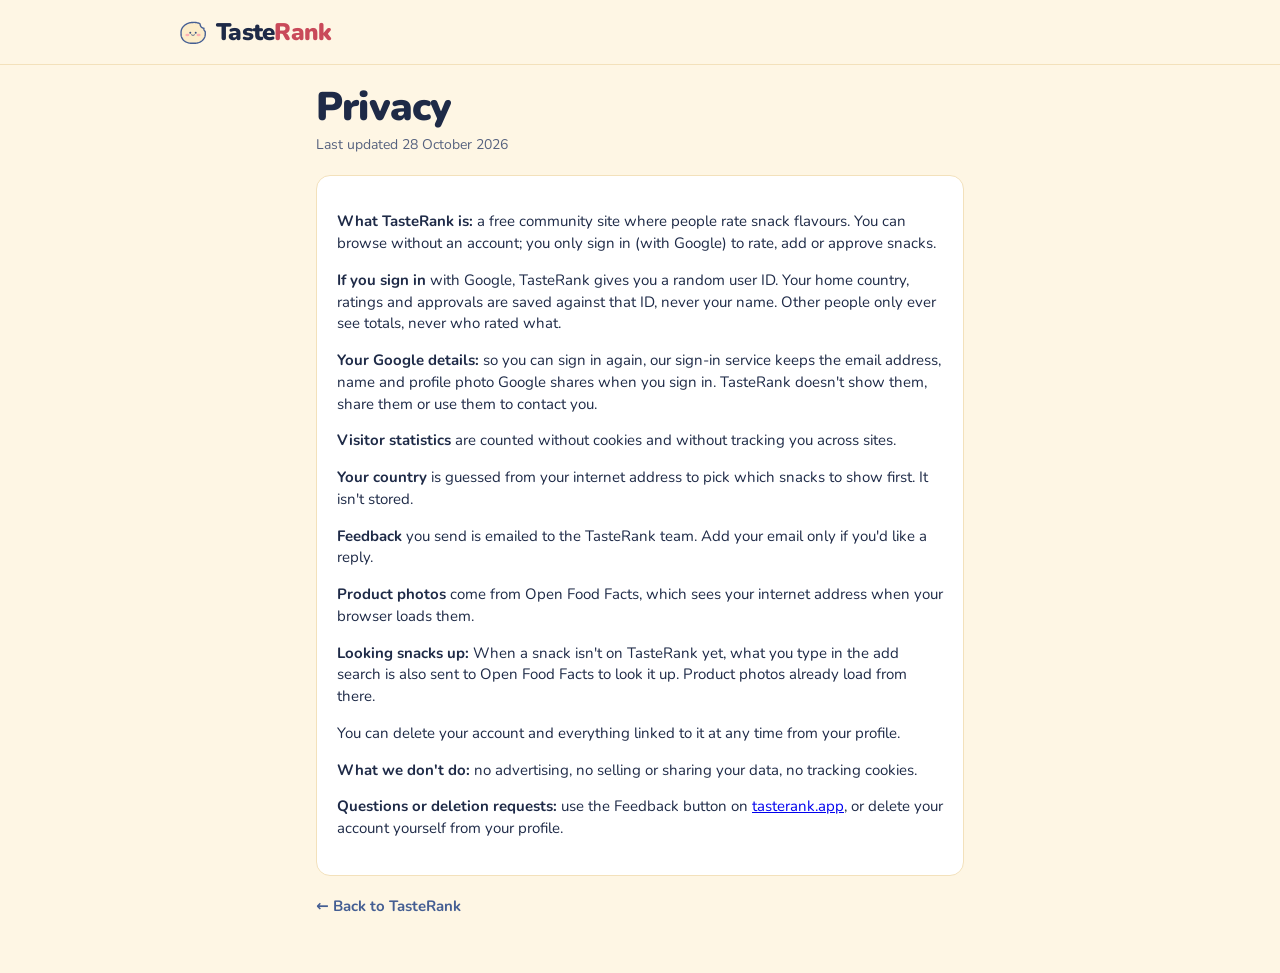
==== privacy.html @ 3251619c "Adding a snack: search, then "Check it" (with Open Food Facts) Adding now works backwards from the p" ====
<!doctype html>
<html lang="en">
<head>
<meta charset="utf-8">
<meta name="viewport" content="width=device-width, initial-scale=1">
<title>Privacy · TasteRank</title>
<meta name="description" content="What TasteRank stores about you, who else is involved, and how to delete it.">
<meta name="theme-color" content="#FEF6E4" id="theme-color">
<script>/* Light unless the visitor picked dark in settings (gear icon, top right) */
try{if(JSON.parse(localStorage.getItem('tasterank-theme'))==='dark')document.documentElement.dataset.theme='dark'}catch(e){}</script>
<link rel="icon" href="assets/favicon.svg" type="image/svg+xml">
<link rel="icon" href="assets/favicon.ico" sizes="48x48">
<link rel="apple-touch-icon" href="assets/apple-touch-icon.png">
<link rel="manifest" href="assets/site.webmanifest">
<link rel="preconnect" href="https://fonts.googleapis.com">
<link rel="preconnect" href="https://fonts.gstatic.com" crossorigin>
<link href="https://fonts.googleapis.com/css2?family=Nunito:wght@400;600;700;800;900&display=swap" rel="stylesheet">
<link rel="stylesheet" href="app.css">
</head>
<body>
<header class="bar">
  <div class="bar-in">
    <a class="logo" href="./" aria-label="TasteRank home" style="text-decoration:none"><svg viewBox="0 0 100 100" aria-hidden="true"><path class="crisp-outline" d="M86.1 48.8 L86.1 50.9 L86.0 53.0 L86.1 55.1 L86.1 57.2 L85.9 59.2 L85.6 61.1 L85.1 63.0 L84.5 64.8 L83.8 66.6 L82.9 68.2 L81.9 69.8 L80.8 71.4 L79.5 72.8 L78.2 74.2 L76.8 75.5 L75.2 76.7 L73.6 77.8 L71.9 78.8 L70.1 79.7 L68.2 80.5 L66.3 81.2 L64.3 81.8 L62.3 82.3 L60.2 82.7 L58.1 83.0 L55.9 83.2 L53.7 83.2 L51.5 83.1 L49.3 83.1 L47.0 83.2 L44.8 83.2 L42.7 83.1 L40.6 82.8 L38.5 82.5 L36.5 82.0 L34.5 81.5 L32.6 80.8 L30.8 80.0 L29.0 79.1 L27.4 78.2 L25.8 77.1 L24.2 76.0 L22.8 74.8 L21.5 73.5 L20.3 72.1 L19.2 70.6 L18.2 69.1 L17.3 67.5 L16.6 65.8 L16.0 64.1 L15.5 62.3 L15.1 60.5 L14.9 58.6 L14.8 56.7 L14.9 54.7 L14.9 52.7 L14.8 50.7 L15.0 48.7 L15.2 46.8 L15.6 45.0 L16.1 43.2 L16.8 41.4 L17.6 39.7 L18.5 38.1 L19.6 36.5 L20.7 35.0 L21.9 33.5 L23.3 32.1 L24.7 30.8 L26.3 29.6 L27.9 28.4 L29.6 27.4 L31.4 26.4 L33.2 25.5 L35.2 24.7 L37.1 24.0 L39.2 23.4 L41.3 22.9 L43.4 22.5 L45.6 22.2 L47.8 22.1 L50.0 22.0 L52.2 21.8 L54.5 21.8 L56.6 21.9 L58.8 22.1 L60.9 22.5 L63.0 23.0 L65.0 23.5 L67.0 24.2 L68.9 25.0 L70.7 25.9 L71.0 26.4 L71.0 26.7 L71.0 27.0 L71.0 27.3 L71.0 27.6 L71.0 27.9 L71.1 28.3 L71.1 28.6 L71.1 28.9 L71.2 29.2 L71.3 29.5 L71.3 29.8 L71.4 30.1 L71.5 30.4 L71.6 30.7 L71.7 31.0 L71.8 31.3 L71.9 31.6 L72.0 31.9 L72.2 32.2 L72.3 32.4 L72.5 32.7 L72.6 33.0 L72.8 33.3 L72.9 33.5 L73.1 33.8 L73.3 34.1 L73.5 34.3 L73.7 34.6 L73.9 34.8 L74.1 35.0 L74.3 35.3 L74.5 35.5 L74.7 35.7 L75.0 35.9 L75.2 36.1 L75.4 36.3 L75.7 36.5 L75.9 36.7 L76.2 36.9 L76.5 37.1 L76.7 37.2 L77.0 37.4 L77.3 37.5 L77.6 37.7 L77.8 37.8 L78.1 38.0 L78.4 38.1 L78.7 38.2 L79.0 38.3 L79.3 38.4 L79.6 38.5 L79.9 38.6 L80.2 38.7 L80.5 38.7 L80.8 38.8 L81.1 38.9 L81.4 38.9 L81.7 38.9 L82.1 39.0 L82.2 39.1 L82.2 39.3 L82.1 39.5 L82.1 39.7 L82.1 40.0 L82.0 40.2 L82.0 40.5 L82.0 40.7 L82.0 40.9 L82.0 41.2 L82.0 41.4 L82.0 41.6 L82.0 41.9 L82.1 42.1 L82.1 42.3 L82.1 42.6 L82.2 42.8 L82.2 43.0 L82.3 43.3 L82.3 43.5 L82.4 43.7 L82.5 43.9 L82.6 44.2 L82.7 44.4 L82.7 44.6 L82.8 44.8 L82.9 45.0 L83.1 45.2 L83.2 45.4 L83.3 45.6 L83.4 45.8 L83.5 46.0 L83.7 46.2 L83.8 46.4 L84.0 46.6 L84.1 46.8 L84.3 47.0 L84.4 47.1 L84.6 47.3 L84.7 47.5 L84.9 47.6 L85.1 47.8 L85.3 47.9 L85.5 48.1 L85.6 48.2 L85.8 48.4 L86.0 48.5 Z" fill="#FCECC9" stroke-linejoin="round"/><ellipse cx="33.5" cy="59" rx="6" ry="3.5" fill="#FCB0B3"/><ellipse cx="66.5" cy="59" rx="6" ry="3.5" fill="#FCB0B3"/><circle cx="42" cy="52" r="2.9" fill="#3A5080"/><circle cx="58" cy="52" r="2.9" fill="#3A5080"/><path d="M45.5 58.5 Q50 62.5 54.5 58.5" stroke="#3A5080" stroke-width="2.4" stroke-linecap="round" fill="none"/></svg><span>Taste<b>Rank</b></span></a>
  </div>
</header>
<main style="max-width:680px">
  <h1>Privacy</h1>
  <p class="sub">Last updated 28 October 2026</p>
  <div class="card" style="padding:20px">
    <div class="prose">
      <p><b>What TasteRank is:</b> a free community site where people rate snack flavours. You can browse without an account; you only sign in (with Google) to rate, add or approve snacks.</p>
      <p><b>If you sign in</b> with Google, TasteRank gives you a random user ID. Your home country, ratings and approvals are saved against that ID, never your name. Other people only ever see totals, never who rated what.</p>
      <p><b>Your Google details:</b> so you can sign in again, our sign-in service keeps the email address, name and profile photo Google shares when you sign in. TasteRank doesn't show them, share them or use them to contact you.</p>
      <p><b>Visitor statistics</b> are counted without cookies and without tracking you across sites.</p>
      <p><b>Your country</b> is guessed from your internet address to pick which snacks to show first. It isn't stored.</p>
      <p><b>Feedback</b> you send is emailed to the TasteRank team. Add your email only if you'd like a reply.</p>
      <p><b>Product photos</b> come from Open Food Facts, which sees your internet address when your browser loads them.</p>
      <p><b>Looking snacks up:</b> When a snack isn't on TasteRank yet, what you type in the add search is also sent to Open Food Facts to look it up. Product photos already load from there.</p>
      <p>You can delete your account and everything linked to it at any time from your profile.</p>
      <p><b>What we don't do:</b> no advertising, no selling or sharing your data, no tracking cookies.</p>
      <p><b>Questions or deletion requests:</b> use the Feedback button on <a href="./">tasterank.app</a>, or delete your account yourself from your profile.</p>
    </div>
  </div>
  <p style="margin-top:20px"><a class="link" href="./">← Back to TasteRank</a></p>
</main>
</body>
</html>
---- app.css ----
/* TasteRank styles. Loaded by index.html. */
/* Colour tokens: Fiesta Fun (light, the default) and warm cocoa (dark, chosen in the settings panel under the gear icon). Every colour in this file comes from here. See design/DESIGN.md section 6. */
:root{
  color-scheme:light;
  --bg:#FEF6E4; --surface:#FFFFFF; --ink:#1E2A47; --muted:#56627F; --line:#F3E1BB;
  --primary:#445E93; --on-primary:#FFFFFF; --winner:#C94A5A; --on-winner:#FFFFFF; --accent-text:#C94A5A;
  --soft:#FDE3E3; --hint:#EEF4FA; --bar:#7EB2DD; --bar-strong:#445E93; --tile:#FFFFFF; --pending:#7EB2DD;
  --danger:#B3261E; --google:#4285F4; --ok:#2F7D4F;
  --crisp-line:#445E93; --crisp-w:4;
  --scrim:rgba(20,16,12,.48); --shadow-c:rgba(30,42,71,.08);
  --radius:14px; --shadow:0 1px 2px var(--shadow-c),0 6px 20px var(--shadow-c);
  --font:Nunito,system-ui,-apple-system,"Segoe UI",sans-serif;
}
html[data-theme="dark"]{
  color-scheme:dark;
  --bg:#1C1416; --surface:#2A1F22; --ink:#FCECC9; --muted:#CDBBA8; --line:#3D2E31;
  --primary:#7EB2DD; --on-primary:#21171A; --winner:#FCB0B3; --on-winner:#21171A; --accent-text:#FCB0B3;
  --soft:#3D2A30; --hint:#24303F; --bar:#445E93; --bar-strong:#7EB2DD; --tile:#F6EEDF; --pending:#7EB2DD;
  --danger:#F28B82; --google:#8AB4F8; --ok:#8FD3A8;
  --crisp-line:#CFA46B; --crisp-w:3.2;
  --scrim:rgba(10,5,6,.62); --shadow-c:rgba(0,0,0,.35);
}
*{box-sizing:border-box}
html,body{margin:0}
body{font-family:var(--font);background:var(--bg);color:var(--ink);-webkit-font-smoothing:antialiased;line-height:1.45;font-size:15px}
button,input,select,textarea{font:inherit;color:inherit}
button{cursor:pointer}
button:disabled{cursor:default;opacity:.6}
:focus-visible{outline:3px solid var(--primary);outline-offset:2px}
[hidden]{display:none!important}

/* Header */
.demo{background:var(--ink);color:var(--bg);text-align:center;font-size:13px;font-weight:700;padding:7px 16px}
.bar{position:sticky;top:0;z-index:20;background:var(--bg);background:color-mix(in srgb,var(--bg) 92%,transparent);backdrop-filter:blur(8px);border-bottom:1px solid var(--line)}
.bar-in{position:relative;max-width:960px;margin:0 auto;padding:10px 16px;display:flex;align-items:center;gap:8px}
.logo{display:flex;align-items:center;gap:6px;min-height:44px;font-weight:900;font-size:21px;letter-spacing:-.03em;background:none;border:0;padding:0;margin-right:auto;color:var(--ink);border-radius:8px}
.logo b{color:var(--accent-text);font-weight:900}
.logo svg{width:30px;height:30px;flex:none}
.crisp-outline{stroke:var(--crisp-line);stroke-width:var(--crisp-w)}
.btn{border:1px solid var(--line);background:var(--surface);color:var(--ink);border-radius:999px;padding:9px 16px;min-height:44px;font-weight:700;font-size:15px;transition:background .15s,border-color .15s,filter .15s;display:inline-flex;align-items:center;justify-content:center;gap:8px}
.btn:hover{border-color:var(--primary)}
.bar .btn{padding:8px 14px;font-size:14px;white-space:nowrap}
.bar .icon-btn{width:44px;padding:0;flex:none;color:var(--muted)}
.bar .me{min-width:44px;padding:0 12px}
.bar .icon-btn:hover,.bar .icon-btn[aria-expanded="true"]{color:var(--ink)}
.icon-btn svg{width:22px;height:22px}
.pop{position:absolute;top:calc(100% + 6px);right:16px;z-index:40;width:240px;background:var(--surface);color:var(--ink);border:1px solid var(--line);border-radius:14px;box-shadow:var(--shadow);padding:14px}
.pop-label{font-size:12px;font-weight:900;letter-spacing:.06em;text-transform:uppercase;color:var(--muted);margin:0 0 8px}
.seg{display:grid;grid-template-columns:1fr 1fr;gap:4px;background:var(--bg);border:1px solid var(--line);border-radius:999px;padding:4px}
.seg button{border:0;background:none;color:var(--ink);border-radius:999px;min-height:40px;font-weight:700;font-size:14px}
.seg button[aria-pressed="true"]{background:var(--primary);color:var(--on-primary)}
.pop-list{display:grid;margin-top:10px;border-top:1px solid var(--line)}
.pop-list button{background:none;border:0;border-bottom:1px solid var(--line);text-align:left;padding:11px 2px;min-height:44px;font-weight:800;font-size:14.5px;color:var(--ink)}
.pop-list button:last-child{border-bottom:0}
.pop-list button:hover{color:var(--primary)}
.btn-primary{background:var(--primary);border-color:var(--primary);color:var(--on-primary)}
.btn-primary:hover{filter:brightness(.92)}
.btn-block{width:100%;padding:13px 16px}
.btn-danger{color:var(--danger)}
.link{background:none;border:0;padding:0;color:var(--primary);font-weight:700;text-decoration:none;cursor:pointer}

/* Layout */
main{max-width:960px;margin:0 auto;padding:12px 16px 40px}
h1{font-size:clamp(23px,4.4vw,40px);font-weight:900;line-height:1.1;letter-spacing:-.02em;margin:8px 0 6px}
h2{font-size:12px;font-weight:900;letter-spacing:.06em;text-transform:uppercase;color:var(--muted);margin:32px 0 10px}
.sub{color:var(--muted);font-size:14px;margin:0 0 20px}
.card{background:var(--surface);border:1px solid var(--line);border-radius:var(--radius)}
/* bottom padding keeps the + from ever covering the last row */
.foot{max-width:960px;margin:0 auto;padding:0 16px 88px;color:var(--muted);font-size:13px;text-align:center}
.foot a{color:inherit}

/* Home */
.bubble-row{display:grid;grid-template-columns:44px minmax(0,1fr);gap:10px;align-items:start;margin:4px 0 14px;max-width:560px}
.bubble-row svg{width:44px;height:44px}
.bubble{position:relative;margin:0;background:var(--surface);border:1px solid var(--line);border-radius:14px;padding:9px 12px;font-size:14px;font-weight:700}
.bubble::before{content:"";position:absolute;left:-7px;top:13px;width:12px;height:12px;background:var(--surface);border-left:1px solid var(--line);border-bottom:1px solid var(--line);transform:rotate(45deg)}
.lab{font-size:12px;font-weight:900;letter-spacing:.06em;text-transform:uppercase;color:var(--muted)}
.country-pick{max-width:340px}
.country-pick select{font-size:16px;padding:9px 12px;min-height:44px;border:1px solid var(--line);border-radius:10px;background:var(--surface);font-weight:700}
.chips{display:flex;gap:8px;overflow-x:auto;padding:6px 0;margin:2px 0 8px;scrollbar-width:none;-webkit-mask-image:linear-gradient(90deg,#000 88%,transparent);mask-image:linear-gradient(90deg,#000 88%,transparent)}
.chips::-webkit-scrollbar{display:none}
.chip{position:relative;white-space:nowrap;border:1px solid var(--line);background:var(--surface);color:var(--ink);border-radius:999px;padding:7px 14px;min-height:36px;font-size:13px;font-weight:700}
.chip::after{content:"";position:absolute;left:0;right:0;top:-4px;bottom:-4px} /* 44 px tap area */
.chip.on{background:var(--primary);color:var(--on-primary);border-color:var(--primary)}
.cards{display:grid;gap:10px}
.rcard{display:grid;grid-template-columns:auto minmax(0,1fr);gap:12px;align-items:center;width:100%;text-align:left;background:var(--surface);color:var(--ink);border:1px solid var(--line);border-radius:var(--radius);padding:12px;transition:transform .12s,box-shadow .12s}
.rcard:hover{transform:translateY(-1px);box-shadow:var(--shadow)}
.stack{display:flex}
.stack .thumb{margin-left:-16px;box-shadow:0 0 0 2px var(--surface)}
.stack .thumb:first-child{margin-left:0}
.rinfo{display:grid;gap:2px;min-width:0}
.rk-title{font-weight:900;font-size:16px;line-height:1.2}
.nowin{font-size:13px;color:var(--muted);margin-top:3px}
.nowin b{color:var(--ink)}
.top1{display:flex;align-items:center;gap:6px;margin-top:4px;font-size:13.5px;font-weight:800;min-width:0}
.top1 .fl{white-space:nowrap;overflow:hidden;text-overflow:ellipsis}
.top1 .score{margin-left:auto;flex:none;font-variant-numeric:tabular-nums}
.badge{flex:none;background:var(--winner);color:var(--on-winner);font-weight:900;font-size:12px;border-radius:6px;padding:2px 6px;letter-spacing:.02em}
.thumb{width:52px;height:52px;border-radius:12px;background:var(--tile);border:1px solid var(--line);display:grid;place-items:center;font-size:27px;flex:none;overflow:hidden}
.thumb img{width:100%;height:100%;object-fit:contain;background:var(--tile)}
.thumb.sm{width:40px;height:40px;font-size:21px;border-radius:10px}
.thumb.big{width:72px;height:72px;font-size:40px;border-radius:16px}
.meta{color:var(--muted);font-size:13px}
.empty{padding:28px;text-align:center;color:var(--muted)}

/* Ranking and brand view */
.crumb{background:none;border:0;padding:8px 0;min-height:44px;font-size:14px;font-weight:800;color:var(--accent-text);text-align:left}
.crumb span{color:var(--muted);font-weight:700}
.page-title{font-size:clamp(23px,4.4vw,32px);margin:2px 0 4px}
.vch{align-items:center;margin-top:8px}
.vlab{font-size:12px;font-weight:900;letter-spacing:.06em;text-transform:uppercase;color:var(--muted);margin-right:2px}
.winner{background:var(--winner);color:var(--on-winner);border-radius:16px;padding:14px 16px;display:grid;gap:3px;margin:12px 0}
.winner .lbl{font-size:12px;font-weight:900;letter-spacing:.08em;text-transform:uppercase}
.winner .row{display:flex;align-items:center;gap:10px}
.winner .nm{font-size:23px;font-weight:900;line-height:1.15;flex:1;min-width:0}
.winner .face{font-size:32px;line-height:1}
.winner .num{font-size:23px;font-weight:900;font-variant-numeric:tabular-nums}
.winner .cnt{font-size:13px;font-weight:700}
.early{background:var(--soft);border-radius:12px;padding:12px 14px;font-size:14px;margin:12px 0}
.early b{display:block;font-size:15px}
.alert{background:var(--soft);border-radius:12px;padding:12px 14px;font-size:14px;margin:12px 0;display:grid;gap:4px}
.alert b{font-size:15px}
.list{display:grid;background:var(--surface);border:1px solid var(--line);border-radius:var(--radius);overflow:hidden}
.ir{display:grid;grid-template-columns:24px auto minmax(0,1fr) auto;gap:10px;align-items:center;width:100%;text-align:left;background:none;color:var(--ink);border:0;border-top:1px solid var(--line);padding:10px 12px;min-height:60px}
.ir:first-child{border-top:0}
.ir:hover{background:var(--bg)}
.ir .rk{font-weight:900;color:var(--muted);text-align:center;font-variant-numeric:tabular-nums;font-size:15px}
.ir .in{display:grid;min-width:0}
.ir .bn{font-weight:900;font-size:15px;line-height:1.2}
.ir .pk{font-size:12.5px;color:var(--muted);line-height:1.3;white-space:nowrap;overflow:hidden;text-overflow:ellipsis}
.ir .mine,.pend .mine{font-size:12px;font-weight:900;color:var(--accent-text)}
.ir .sc{text-align:right;font-variant-numeric:tabular-nums;font-size:14px;font-weight:900;line-height:1.2}
.ir .sc small{display:block;color:var(--muted);font-weight:700;font-size:11.5px}
.ir .nr{color:var(--muted);font-size:13px}
.track{display:block;height:6px;border-radius:999px;background:var(--bg);margin-top:6px;overflow:hidden}
.fill{display:block;height:100%;border-radius:999px;background:var(--bar)}
.top3 .fill{background:var(--bar-strong)}
.unranked .fill{background:var(--pending)}
.pend-list{display:grid;gap:10px}
.pend{display:grid;grid-template-columns:auto minmax(0,1fr) auto;gap:10px;align-items:center;background:var(--surface);border:1.5px dashed var(--line);border-radius:12px;padding:10px 12px}
.pend.mine{border-style:solid;border-color:var(--primary)}
.pend .in{min-width:0}
.pend .bn{font-weight:900;font-size:14.5px}
.pend .pk{font-size:12.5px;color:var(--muted);white-space:nowrap;overflow:hidden;text-overflow:ellipsis}
.prog{height:5px;background:var(--bg);border-radius:999px;margin-top:5px;overflow:hidden;max-width:160px}
.prog i{display:block;height:100%;background:var(--pending)}
.share-btn{margin-top:18px}

/* Profile */
.profile{padding:18px;margin:6px 0 4px}
.p-head{display:flex;align-items:center;gap:14px}
.p-head .page-title{margin:0}
.stats{display:grid;grid-template-columns:repeat(2,1fr);gap:10px;margin:16px 0}
.stat{background:var(--bg);border:1px solid var(--line);border-radius:12px;padding:14px}
.stat b{display:block;font-size:26px;font-weight:900}
.stat span{color:var(--muted);font-size:14px}
.profile-foot{margin-top:28px;display:flex;justify-content:space-between;align-items:center;flex-wrap:wrap;gap:10px}

/* The floating + : adds a snack (or a brand to the ranking you're on) */
.add-fab{position:fixed;right:16px;bottom:18px;z-index:30;width:56px;height:56px;border-radius:50%;border:0;background:var(--primary);color:var(--on-primary);font-size:32px;font-weight:700;line-height:1;display:grid;place-items:center;box-shadow:0 6px 16px var(--shadow-c),var(--shadow)}
.add-fab:hover{filter:brightness(.92)}

/* Pop-ups: bottom sheets on phones, centred dialogs from 640 px */
.modal-bg{position:fixed;inset:0;background:var(--scrim);display:flex;align-items:flex-end;justify-content:center;z-index:50;padding:0}
.modal{position:relative;background:var(--surface);color:var(--ink);width:100%;max-width:440px;border-radius:22px 22px 0 0;padding:22px 18px 26px;max-height:88vh;overflow:auto;box-shadow:var(--shadow)}
@media (prefers-reduced-motion:no-preference){.modal{animation:up .2s ease-out}}
@keyframes up{from{transform:translateY(24px);opacity:.4}to{transform:none;opacity:1}}
.modal h3{margin:0 0 4px;font-size:21px;font-weight:900;line-height:1.15;padding-right:44px}
.modal p{margin:0 0 16px;color:var(--muted);font-size:14px}
.modal .prose p{color:var(--ink);margin:0 0 10px;font-size:15px}
.x{position:absolute;top:12px;right:12px;width:44px;height:44px;border-radius:50%;border:0;background:var(--bg);font-size:22px;line-height:1;color:var(--muted)}
.x:hover{background:var(--soft);color:var(--ink)}
.faces{display:grid;grid-template-columns:repeat(5,minmax(0,1fr));gap:6px;margin:8px 0 18px}
.face-btn{border:2px solid var(--line);background:var(--surface);border-radius:12px;padding:9px 2px 7px;display:flex;flex-direction:column;align-items:center;justify-content:flex-start;gap:4px;font-size:12px;font-weight:700;line-height:1.15;text-align:center;color:var(--muted)}
.face-btn span{font-size:28px;line-height:1;height:28px}
.face-btn.on{border-color:var(--primary);background:var(--soft);color:var(--ink)}
.item-head{display:grid;grid-template-columns:52px minmax(0,1fr);gap:12px;align-items:center;margin:0 0 14px;padding-right:44px}
.item-name{font-size:16px!important;line-height:1.25!important;margin:2px 0 0!important;padding:0!important}
.ver{display:inline-block;white-space:nowrap;background:var(--soft);color:var(--ink);border-radius:999px;padding:0 7px;font-weight:800}
.help{font-size:13px;color:var(--muted);text-align:center;margin-top:-6px}
.sheet-error{background:var(--soft);border-radius:12px;padding:10px 12px;font-size:14px;margin-top:-4px}
.sheet-error small{display:block;color:var(--muted);font-size:12px;margin-top:4px;word-break:break-word}
.remove-rating{display:block;margin:12px auto 0;min-height:44px;color:var(--danger)}
.saved{display:flex;justify-content:space-between;align-items:center;gap:8px;background:var(--hint);border-radius:12px;padding:8px 12px;font-size:14px;font-weight:700;margin-bottom:12px;min-height:44px}
#rate-body .btn-block+.btn-block{margin-top:8px}
.done-line{font-size:14px;font-weight:800;text-align:center;margin:0 0 10px}
.crispy-done{display:grid;grid-template-columns:64px minmax(0,1fr);gap:12px;align-items:center;margin:0 0 12px}
.crispy-done svg{width:64px;height:64px}
.crispy-done b{font-size:17px}
.crispy-done h3{margin:0 0 4px}
.crispy-done p{margin:0}
.field{display:grid;gap:6px;margin-bottom:12px;font-weight:700;font-size:14px}
.field input,.field select,.field textarea{padding:11px 12px;border:1px solid var(--line);border-radius:10px;background:var(--surface);font-weight:600;font-size:16px}
.field textarea{resize:vertical;min-height:110px}
.hint{font-weight:600;color:var(--muted);font-size:13px}
.fine{font-size:12px;color:var(--muted);text-align:center;margin-top:12px}
.hp{position:absolute;left:-9999px}

/* Adding a snack */
.modal-add{max-width:480px}
.flow-top{display:flex;align-items:center;gap:12px;margin:0 44px 12px 0;min-height:44px}
.flow-top .link{min-height:44px;color:var(--accent-text)}
.steps{display:flex;flex:1;gap:5px;align-items:center;font-size:12px;font-weight:800;color:var(--muted)}
.steps i{display:block;height:5px;flex:1;border-radius:9px;background:var(--line)}
.steps i.on{background:var(--primary)}
.steps span{white-space:nowrap;margin-left:4px}
.match{display:grid;grid-template-columns:auto minmax(0,1fr) auto;gap:10px;align-items:center;background:var(--surface);border:1px solid var(--line);border-radius:12px;padding:9px 10px;margin-bottom:8px}
.match .nm{font-weight:800;font-size:14px;line-height:1.25}
.nomatch{display:grid;justify-items:center;text-align:center;gap:4px;padding:6px 0 14px}
.nomatch svg{width:104px;height:104px}
.nomatch b{font-size:17px}
.chips.wrap{flex-wrap:wrap;overflow:visible;-webkit-mask-image:none;mask-image:none;margin:0;padding:4px 0}
.chip-new{border-style:dashed;color:var(--accent-text)}
.chip-new.on{border-style:solid;color:var(--on-primary)}
.hint .chip{margin:4px 0 0;min-height:32px;padding:5px 12px}
.nowrap{white-space:nowrap}
.newtag.sm{font-size:11px;padding:2px 8px;vertical-align:1px}
/* Adding: step 1 results, step 2 "Check it" (design/mockups/add-flow.html) */
.add-sub{margin:2px 0 12px}
.res-h{margin:14px 0 0}
.offr{display:grid;grid-template-columns:auto minmax(0,1fr) auto;gap:10px;align-items:center;padding:8px 0;border-top:1px solid var(--line)}
.res-h+.offr,.mini+.offr{border-top:0}
.offr .nm{font-weight:800;font-size:14px;line-height:1.25}
.offr .btn{min-width:64px}
.offr.yours{border:1px solid var(--line);border-radius:12px;padding:8px 10px;margin:0 0 12px}
.src{font-size:12px;font-weight:700;color:var(--muted)}
p.src{margin:4px 0 12px}
.mini,.crispy-line{display:flex;gap:10px;align-items:center;font-size:14px}
.mini{margin:12px 0 4px}
.mini svg{width:44px;height:44px;flex:none}
.crispy-line{font-weight:700;color:var(--muted);margin:0 0 12px}
.crispy-line svg{width:36px;height:36px;flex:none}
.pack{display:flex;justify-content:space-between;align-items:center;gap:8px;margin:0 0 10px;font-size:18px;font-weight:900;line-height:1.25}
.pack .row-input{margin:0}
.pack .link,.row>.link,.photo-row .link{min-height:44px;min-width:44px;font-size:14px;flex:none}
.rows{border:1px solid var(--line);border-radius:14px;overflow:hidden;margin:0 0 12px}
.row{display:grid;grid-template-columns:minmax(0,1fr) auto;gap:0 10px;align-items:center;padding:6px 12px;border-top:1px solid var(--line);min-height:56px}
.row:first-child{border-top:0}
.row>.link{grid-column:2;grid-row:1/4}
.row .val{grid-column:1;font-weight:800;font-size:15px}
.row .sub{grid-column:1;font-size:12.5px;color:var(--muted);font-weight:700}
.row.ask{display:block;background:var(--hint);padding:10px 12px}
.row .q{font-weight:800;font-size:14.5px;margin:2px 0}
.row .hint{margin-top:4px}
.row .sheet-error{margin:6px 0 0}
.row-input{display:block;width:100%;margin:6px 0 4px;padding:10px 12px;border:1px solid var(--line);border-radius:10px;background:var(--surface);font-weight:600;font-size:16px}
.chip.sm{min-height:32px;padding:5px 12px;font-size:12.5px}
.ok{color:var(--ok);font-weight:800;font-size:12.5px;white-space:nowrap}
.left{text-align:center;color:var(--accent-text);font-weight:800;font-size:13px;margin:4px 0 8px}
.photo-row{display:grid;grid-template-columns:auto minmax(0,1fr);gap:12px;align-items:center;margin-bottom:10px}
.photo-tried{display:grid;grid-template-columns:auto minmax(0,1fr);gap:12px;align-items:start}
.photo-tried .upload{margin-top:0}
.tried .faces{margin:4px 0 6px}
.short-meta{margin:-2px 0 14px}
.short-meta .link{min-height:44px;color:var(--accent-text)}
#brand-help{display:flex;flex-wrap:wrap;gap:6px;margin-top:2px}
.upload{position:relative;flex:none;width:84px;height:84px;margin-top:22px;border:2px dashed var(--line);border-radius:14px;background:var(--surface);display:grid;place-items:center;align-content:center;gap:2px;font-size:12px;font-weight:800;color:var(--accent-text);text-align:center;line-height:1.2;cursor:pointer;overflow:hidden}
.upload:focus-within{outline:3px solid var(--primary);outline-offset:2px}
.upload .cam{font-size:24px;line-height:1}
.upload .optional{font-size:10.5px}
.upload.has-photo{border-style:solid;background:var(--tile)}
.upload.has-photo img{position:absolute;inset:0;width:100%;height:100%;object-fit:cover}
.upload .change{position:absolute;bottom:4px;left:50%;transform:translateX(-50%);background:var(--surface);color:var(--accent-text);border-radius:999px;padding:0 8px;font-size:11px}
.newtag{display:inline-block;font-size:12.5px;font-weight:800;color:var(--accent-text);background:var(--soft);border-radius:999px;padding:5px 10px}
.optional{font-weight:600;color:var(--muted);text-transform:none;letter-spacing:0}
.faces.sm .face-btn{padding:8px 0;min-height:44px}
.faces.sm .face-btn span{font-size:24px;height:24px}
.rule{font-size:13px;color:var(--muted);margin:2px 0 12px}
.rule::before{content:"ⓘ ";font-weight:900;color:var(--primary)}
.hint.center{text-align:center}
.thanks,.moment{display:grid;justify-items:center;text-align:center;gap:8px;padding-top:6px}
.thanks svg,.moment svg{width:112px;height:112px}
.thanks h3,.moment h3{padding:0!important;margin:0}
.thanks .btn-block+.btn-block,.moment .btn-block+.btn-block{margin-top:0}
@media (prefers-reduced-motion:no-preference){.burst{animation:burst .5s ease-out}}
@keyframes burst{from{transform:scale(.6) rotate(-8deg);opacity:0}60%{transform:scale(1.12) rotate(3deg);opacity:1}to{transform:none}}
.pend-acts{display:flex;flex-direction:column;gap:6px;align-items:flex-end}
.sr-only{position:absolute!important;width:1px;height:1px;overflow:hidden;clip:rect(0 0 0 0);white-space:nowrap}

/* Toast */
.toast{position:fixed;left:50%;bottom:88px;pointer-events:none;transform:translateX(-50%);background:var(--ink);color:var(--bg);padding:11px 18px;border-radius:999px;font-weight:800;font-size:14px;z-index:60;box-shadow:var(--shadow);max-width:calc(100% - 32px);text-align:center}
/* While a pop-up is open, show messages at the top so they never cover its buttons */
body:has(.modal-bg:not([hidden])) .toast{top:16px;bottom:auto}

/* Narrow phones: tighter header so logo, + Add, Sign in and the gear fit down to 360 px */
@media (max-width:419px){
  .bar-in{padding:10px 12px;gap:6px}
  .logo{font-size:19px}
  .logo svg{width:26px;height:26px}
  .bar .btn{padding:8px 12px}
  .bar .icon-btn{padding:0}
  .hide-sm{display:none}
  .pop{right:12px}
}

/* Tablet & desktop */
@media (min-width:640px){
  .cards{grid-template-columns:1fr 1fr}
  .modal-bg{align-items:center;padding:16px}
  .modal{border-radius:22px}
  .stats{grid-template-columns:repeat(3,1fr)}
}
@media (min-width:900px){
  .cards{grid-template-columns:repeat(3,1fr)}
  .logo{font-size:24px}
  .logo svg{width:34px;height:34px}
}
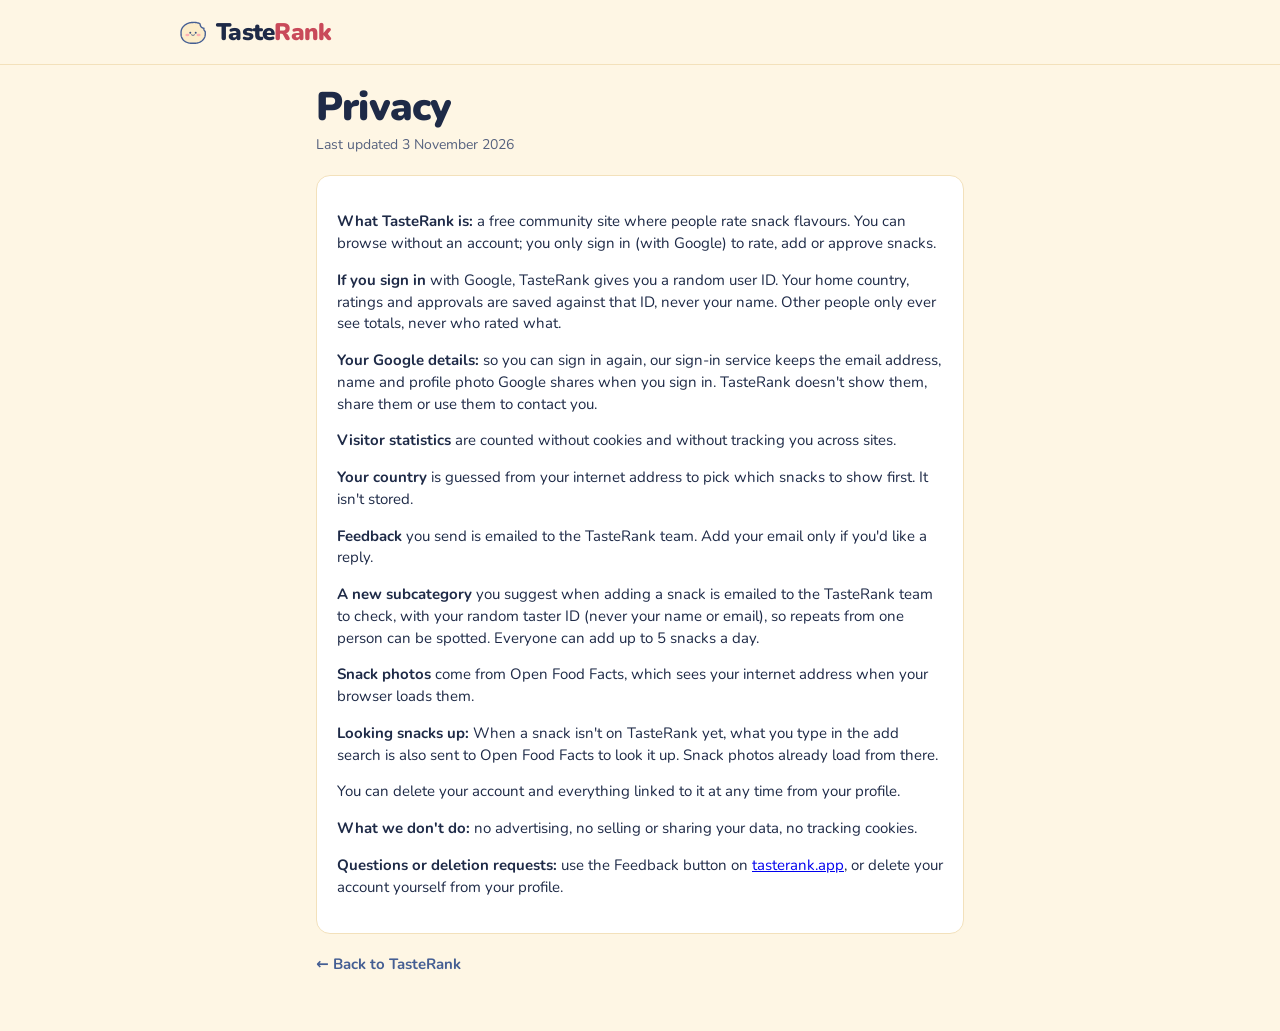
==== commit ad106f1d: "Crispy's tips, How it works, and at most 5 additions a day Crispy's first-time guide (prompt 11): - " ====
--- a/privacy.html
+++ b/privacy.html
@@ -25,7 +25,7 @@
 </header>
 <main style="max-width:680px">
   <h1>Privacy</h1>
-  <p class="sub">Last updated 28 October 2026</p>
+  <p class="sub">Last updated 3 November 2026</p>
   <div class="card" style="padding:20px">
     <div class="prose">
       <p><b>What TasteRank is:</b> a free community site where people rate snack flavours. You can browse without an account; you only sign in (with Google) to rate, add or approve snacks.</p>
@@ -34,8 +34,9 @@
       <p><b>Visitor statistics</b> are counted without cookies and without tracking you across sites.</p>
       <p><b>Your country</b> is guessed from your internet address to pick which snacks to show first. It isn't stored.</p>
       <p><b>Feedback</b> you send is emailed to the TasteRank team. Add your email only if you'd like a reply.</p>
-      <p><b>Product photos</b> come from Open Food Facts, which sees your internet address when your browser loads them.</p>
-      <p><b>Looking snacks up:</b> When a snack isn't on TasteRank yet, what you type in the add search is also sent to Open Food Facts to look it up. Product photos already load from there.</p>
+      <p><b>A new subcategory</b> you suggest when adding a snack is emailed to the TasteRank team to check, with your random taster ID (never your name or email), so repeats from one person can be spotted. Everyone can add up to 5 snacks a day.</p>
+      <p><b>Snack photos</b> come from Open Food Facts, which sees your internet address when your browser loads them.</p>
+      <p><b>Looking snacks up:</b> When a snack isn't on TasteRank yet, what you type in the add search is also sent to Open Food Facts to look it up. Snack photos already load from there.</p>
       <p>You can delete your account and everything linked to it at any time from your profile.</p>
       <p><b>What we don't do:</b> no advertising, no selling or sharing your data, no tracking cookies.</p>
       <p><b>Questions or deletion requests:</b> use the Feedback button on <a href="./">tasterank.app</a>, or delete your account yourself from your profile.</p>
--- a/app.css
+++ b/app.css
@@ -5,7 +5,7 @@
   --bg:#FEF6E4; --surface:#FFFFFF; --ink:#1E2A47; --muted:#56627F; --line:#F3E1BB;
   --primary:#445E93; --on-primary:#FFFFFF; --winner:#C94A5A; --on-winner:#FFFFFF; --accent-text:#C94A5A;
   --soft:#FDE3E3; --hint:#EEF4FA; --bar:#7EB2DD; --bar-strong:#445E93; --tile:#FFFFFF; --pending:#7EB2DD;
-  --danger:#B3261E; --google:#4285F4; --ok:#2F7D4F;
+  --danger:#B3261E; --google:#4285F4; --ok:#2F7D4F; --amber:#9A6200; --amber-bg:#FFF4DC;
   --crisp-line:#445E93; --crisp-w:4;
   --scrim:rgba(20,16,12,.48); --shadow-c:rgba(30,42,71,.08);
   --radius:14px; --shadow:0 1px 2px var(--shadow-c),0 6px 20px var(--shadow-c);
@@ -16,7 +16,7 @@
   --bg:#1C1416; --surface:#2A1F22; --ink:#FCECC9; --muted:#CDBBA8; --line:#3D2E31;
   --primary:#7EB2DD; --on-primary:#21171A; --winner:#FCB0B3; --on-winner:#21171A; --accent-text:#FCB0B3;
   --soft:#3D2A30; --hint:#24303F; --bar:#445E93; --bar-strong:#7EB2DD; --tile:#F6EEDF; --pending:#7EB2DD;
-  --danger:#F28B82; --google:#8AB4F8; --ok:#8FD3A8;
+  --danger:#F28B82; --google:#8AB4F8; --ok:#8FD3A8; --amber:#F5B947; --amber-bg:#3A2A1A;
   --crisp-line:#CFA46B; --crisp-w:3.2;
   --scrim:rgba(10,5,6,.62); --shadow-c:rgba(0,0,0,.35);
 }
@@ -48,7 +48,7 @@
 .pop-label{font-size:12px;font-weight:900;letter-spacing:.06em;text-transform:uppercase;color:var(--muted);margin:0 0 8px}
 .seg{display:grid;grid-template-columns:1fr 1fr;gap:4px;background:var(--bg);border:1px solid var(--line);border-radius:999px;padding:4px}
 .seg button{border:0;background:none;color:var(--ink);border-radius:999px;min-height:40px;font-weight:700;font-size:14px}
-.seg button[aria-pressed="true"]{background:var(--primary);color:var(--on-primary)}
+.seg button[aria-pressed="true"],.seg button[aria-selected="true"]{background:var(--primary);color:var(--on-primary)}
 .pop-list{display:grid;margin-top:10px;border-top:1px solid var(--line)}
 .pop-list button{background:none;border:0;border-bottom:1px solid var(--line);text-align:left;padding:11px 2px;min-height:44px;font-weight:800;font-size:14.5px;color:var(--ink)}
 .pop-list button:last-child{border-bottom:0}
@@ -82,20 +82,26 @@
 .chip{position:relative;white-space:nowrap;border:1px solid var(--line);background:var(--surface);color:var(--ink);border-radius:999px;padding:7px 14px;min-height:36px;font-size:13px;font-weight:700}
 .chip::after{content:"";position:absolute;left:0;right:0;top:-4px;bottom:-4px} /* 44 px tap area */
 .chip.on{background:var(--primary);color:var(--on-primary);border-color:var(--primary)}
-.cards{display:grid;gap:10px}
-.rcard{display:grid;grid-template-columns:auto minmax(0,1fr);gap:12px;align-items:center;width:100%;text-align:left;background:var(--surface);color:var(--ink);border:1px solid var(--line);border-radius:var(--radius);padding:12px;transition:transform .12s,box-shadow .12s}
-.rcard:hover{transform:translateY(-1px);box-shadow:var(--shadow)}
-.stack{display:flex}
-.stack .thumb{margin-left:-16px;box-shadow:0 0 0 2px var(--surface)}
-.stack .thumb:first-child{margin-left:0}
-.rinfo{display:grid;gap:2px;min-width:0}
-.rk-title{font-weight:900;font-size:16px;line-height:1.2}
-.nowin{font-size:13px;color:var(--muted);margin-top:3px}
-.nowin b{color:var(--ink)}
-.top1{display:flex;align-items:center;gap:6px;margin-top:4px;font-size:13.5px;font-weight:800;min-width:0}
-.top1 .fl{white-space:nowrap;overflow:hidden;text-overflow:ellipsis}
-.top1 .score{margin-left:auto;flex:none;font-variant-numeric:tabular-nums}
-.badge{flex:none;background:var(--winner);color:var(--on-winner);font-weight:900;font-size:12px;border-radius:6px;padding:2px 6px;letter-spacing:.02em}
+.chip .n{font-weight:700;font-size:12px;margin-left:3px;opacity:.85} /* how many snacks: "Salt & vinegar 6" */
+/* The Categories | Brands switch, then a card per category or brand (design/mockups/browse.html, H1 and H2) */
+.home-seg{max-width:340px;margin:14px 0 2px;background:var(--surface)}
+.cards{display:grid;grid-template-columns:minmax(0,1fr);gap:10px;align-items:start}
+.pcard{display:grid;gap:8px;color:var(--ink);text-decoration:none;background:var(--surface);border:1px solid var(--line);border-radius:var(--radius);padding:12px;transition:transform .12s,box-shadow .12s}
+.pcard>*{min-width:0}
+.pcard:hover{transform:translateY(-1px);box-shadow:var(--shadow)}
+/* Lighter cards (design/mockups/home-cards.html): photos, the name with "8 snacks", one status line */
+.pics{display:flex;gap:6px}
+.pics .thumb{border-radius:10px}
+.thumb.more{background:none;font-size:15px;font-weight:900;color:var(--muted)} /* on the card, so the muted text stays readable in dark */
+.tl{display:flex;justify-content:space-between;align-items:baseline;gap:8px}
+.tl b{font-size:18px;font-weight:900;line-height:1.15;min-width:0}
+.tl .n{flex:none;color:var(--muted);font-size:13px;font-weight:700}
+.status{display:flex;align-items:center;gap:6px;font-size:13.5px;font-weight:800;min-height:24px}
+.status .cta{color:var(--muted);font-weight:700}
+.status .cta b{color:var(--ink);font-weight:900}
+.status.win .k{flex:none;background:var(--winner);color:var(--on-winner);border-radius:7px;padding:1px 7px;font-size:12px;font-weight:900}
+.status.win .nm{flex:1;min-width:0;font-weight:900;white-space:nowrap;overflow:hidden;text-overflow:ellipsis}
+.status.win .sc{flex:none;font-weight:900;font-variant-numeric:tabular-nums;white-space:nowrap}
 .thumb{width:52px;height:52px;border-radius:12px;background:var(--tile);border:1px solid var(--line);display:grid;place-items:center;font-size:27px;flex:none;overflow:hidden}
 .thumb img{width:100%;height:100%;object-fit:contain;background:var(--tile)}
 .thumb.sm{width:40px;height:40px;font-size:21px;border-radius:10px}
@@ -103,21 +109,21 @@
 .meta{color:var(--muted);font-size:13px}
 .empty{padding:28px;text-align:center;color:var(--muted)}
 
-/* Ranking and brand view */
+/* Category page and brand page (browse.html, P1–P3 and B1–B2) */
 .crumb{background:none;border:0;padding:8px 0;min-height:44px;font-size:14px;font-weight:800;color:var(--accent-text);text-align:left}
 .crumb span{color:var(--muted);font-weight:700}
 .page-title{font-size:clamp(23px,4.4vw,32px);margin:2px 0 4px}
-.vch{align-items:center;margin-top:8px}
-.vlab{font-size:12px;font-weight:900;letter-spacing:.06em;text-transform:uppercase;color:var(--muted);margin-right:2px}
+.chips.counted{margin-top:8px}
+.chips.counted+.chips.counted{margin-top:-4px}
 .winner{background:var(--winner);color:var(--on-winner);border-radius:16px;padding:14px 16px;display:grid;gap:3px;margin:12px 0}
 .winner .lbl{font-size:12px;font-weight:900;letter-spacing:.08em;text-transform:uppercase}
-.winner .row{display:flex;align-items:center;gap:10px}
+.winner .wrow{display:flex;align-items:center;gap:10px}
 .winner .nm{font-size:23px;font-weight:900;line-height:1.15;flex:1;min-width:0}
 .winner .face{font-size:32px;line-height:1}
 .winner .num{font-size:23px;font-weight:900;font-variant-numeric:tabular-nums}
 .winner .cnt{font-size:13px;font-weight:700}
-.early{background:var(--soft);border-radius:12px;padding:12px 14px;font-size:14px;margin:12px 0}
-.early b{display:block;font-size:15px}
+.early{background:var(--surface);border:1px solid var(--line);border-radius:12px;padding:12px 14px;font-size:14px;color:var(--muted);margin:12px 0}
+.early b{display:block;font-size:15px;color:var(--ink)}
 .alert{background:var(--soft);border-radius:12px;padding:12px 14px;font-size:14px;margin:12px 0;display:grid;gap:4px}
 .alert b{font-size:15px}
 .list{display:grid;background:var(--surface);border:1px solid var(--line);border-radius:var(--radius);overflow:hidden}
@@ -132,6 +138,16 @@
 .ir .sc{text-align:right;font-variant-numeric:tabular-nums;font-size:14px;font-weight:900;line-height:1.2}
 .ir .sc small{display:block;color:var(--muted);font-weight:700;font-size:11.5px}
 .ir .nr{color:var(--muted);font-size:13px}
+/* A list row: the snack's name is the button, stretched over the whole row; the link under it sits on top */
+div.ir{position:relative}
+.ir .nm{display:block;width:100%;background:none;border:0;padding:0;margin:0;text-align:left;color:var(--ink);font-weight:900;font-size:15px;line-height:1.2}
+.ir .nm::after{content:"";position:absolute;inset:0}
+.ir .nm:focus-visible{outline:none}
+.ir .nm:focus-visible::after{outline:3px solid var(--primary);outline-offset:-3px;border-radius:4px}
+.ir .nm-t{display:-webkit-box;-webkit-line-clamp:2;-webkit-box-orient:vertical;overflow:hidden;overflow-wrap:anywhere}
+.ir .sb{font-size:12.5px;font-weight:700;color:var(--muted);line-height:1.3;margin-top:2px}
+.ir .bl{position:relative;z-index:1;color:var(--primary);font-weight:800;text-decoration:none;padding:6px 0}
+.ir .bl:hover{text-decoration:underline}
 .track{display:block;height:6px;border-radius:999px;background:var(--bg);margin-top:6px;overflow:hidden}
 .fill{display:block;height:100%;border-radius:999px;background:var(--bar)}
 .top3 .fill{background:var(--bar-strong)}
@@ -156,7 +172,7 @@
 .stat span{color:var(--muted);font-size:14px}
 .profile-foot{margin-top:28px;display:flex;justify-content:space-between;align-items:center;flex-wrap:wrap;gap:10px}
 
-/* The floating + : adds a snack (or a brand to the ranking you're on) */
+/* The floating + : adds a snack */
 .add-fab{position:fixed;right:16px;bottom:18px;z-index:30;width:56px;height:56px;border-radius:50%;border:0;background:var(--primary);color:var(--on-primary);font-size:32px;font-weight:700;line-height:1;display:grid;place-items:center;box-shadow:0 6px 16px var(--shadow-c),var(--shadow)}
 .add-fab:hover{filter:brightness(.92)}
 
@@ -206,23 +222,19 @@
 .steps span{white-space:nowrap;margin-left:4px}
 .match{display:grid;grid-template-columns:auto minmax(0,1fr) auto;gap:10px;align-items:center;background:var(--surface);border:1px solid var(--line);border-radius:12px;padding:9px 10px;margin-bottom:8px}
 .match .nm{font-weight:800;font-size:14px;line-height:1.25}
-.nomatch{display:grid;justify-items:center;text-align:center;gap:4px;padding:6px 0 14px}
-.nomatch svg{width:104px;height:104px}
-.nomatch b{font-size:17px}
 .chips.wrap{flex-wrap:wrap;overflow:visible;-webkit-mask-image:none;mask-image:none;margin:0;padding:4px 0}
 .chip-new{border-style:dashed;color:var(--accent-text)}
 .chip-new.on{border-style:solid;color:var(--on-primary)}
 .hint .chip{margin:4px 0 0;min-height:32px;padding:5px 12px}
 .nowrap{white-space:nowrap}
 .newtag.sm{font-size:11px;padding:2px 8px;vertical-align:1px}
-/* Adding: step 1 results, step 2 "Check it" (design/mockups/add-flow.html) */
+/* Adding: step 1 results, step 2 "Check it", sent (design/mockups/add.html) */
 .add-sub{margin:2px 0 12px}
 .res-h{margin:14px 0 0}
 .offr{display:grid;grid-template-columns:auto minmax(0,1fr) auto;gap:10px;align-items:center;padding:8px 0;border-top:1px solid var(--line)}
 .res-h+.offr,.mini+.offr{border-top:0}
 .offr .nm{font-weight:800;font-size:14px;line-height:1.25}
 .offr .btn{min-width:64px}
-.offr.yours{border:1px solid var(--line);border-radius:12px;padding:8px 10px;margin:0 0 12px}
 .src{font-size:12px;font-weight:700;color:var(--muted)}
 p.src{margin:4px 0 12px}
 .mini,.crispy-line{display:flex;gap:10px;align-items:center;font-size:14px}
@@ -230,9 +242,7 @@
 .mini svg{width:44px;height:44px;flex:none}
 .crispy-line{font-weight:700;color:var(--muted);margin:0 0 12px}
 .crispy-line svg{width:36px;height:36px;flex:none}
-.pack{display:flex;justify-content:space-between;align-items:center;gap:8px;margin:0 0 10px;font-size:18px;font-weight:900;line-height:1.25}
-.pack .row-input{margin:0}
-.pack .link,.row>.link,.photo-row .link{min-height:44px;min-width:44px;font-size:14px;flex:none}
+.row>.link,.photo-row .link{min-height:44px;min-width:44px;font-size:14px;flex:none}
 .rows{border:1px solid var(--line);border-radius:14px;overflow:hidden;margin:0 0 12px}
 .row{display:grid;grid-template-columns:minmax(0,1fr) auto;gap:0 10px;align-items:center;padding:6px 12px;border-top:1px solid var(--line);min-height:56px}
 .row:first-child{border-top:0}
@@ -244,6 +254,12 @@
 .row .hint{margin-top:4px}
 .row .sheet-error{margin:6px 0 0}
 .row-input{display:block;width:100%;margin:6px 0 4px;padding:10px 12px;border:1px solid var(--line);border-radius:10px;background:var(--surface);font-weight:600;font-size:16px}
+.row.ask .row-input{border-color:color-mix(in srgb,var(--muted) 80%,var(--surface))} /* 3:1 against the question row */
+.row.wait{display:block}
+.row .add-it{display:block;margin:8px 0 0}
+.chip .in{color:var(--muted);font-weight:600}
+.chip.on .in{color:inherit}
+.sent-what .up{color:var(--muted)}
 .chip.sm{min-height:32px;padding:5px 12px;font-size:12.5px}
 .ok{color:var(--ok);font-weight:800;font-size:12.5px;white-space:nowrap}
 .left{text-align:center;color:var(--accent-text);font-weight:800;font-size:13px;margin:4px 0 8px}
@@ -251,8 +267,6 @@
 .photo-tried{display:grid;grid-template-columns:auto minmax(0,1fr);gap:12px;align-items:start}
 .photo-tried .upload{margin-top:0}
 .tried .faces{margin:4px 0 6px}
-.short-meta{margin:-2px 0 14px}
-.short-meta .link{min-height:44px;color:var(--accent-text)}
 #brand-help{display:flex;flex-wrap:wrap;gap:6px;margin-top:2px}
 .upload{position:relative;flex:none;width:84px;height:84px;margin-top:22px;border:2px dashed var(--line);border-radius:14px;background:var(--surface);display:grid;place-items:center;align-content:center;gap:2px;font-size:12px;font-weight:800;color:var(--accent-text);text-align:center;line-height:1.2;cursor:pointer;overflow:hidden}
 .upload:focus-within{outline:3px solid var(--primary);outline-offset:2px}
@@ -268,6 +282,31 @@
 .rule{font-size:13px;color:var(--muted);margin:2px 0 12px}
 .rule::before{content:"ⓘ ";font-weight:900;color:var(--primary)}
 .hint.center{text-align:center}
+.addme{border-style:dashed;color:var(--primary);font-weight:800;margin-top:10px}
+.flab{display:block;margin:0 0 4px}
+h2[tabindex="-1"]:focus,h3[tabindex="-1"]:focus{outline:none} /* headings take focus only so screen readers start there */
+.pack-input{margin:0 0 12px;font-weight:800;font-family:inherit;color:var(--ink);line-height:1.3;resize:none;overflow:hidden}
+.row .sub .chip{margin-left:4px}
+.mustq{background:var(--hint);border-radius:12px;padding:10px 12px;margin:0 0 10px}
+.mustq .q{font-weight:800;font-size:14.5px;margin:0 0 2px;color:var(--ink)}
+.party{font-size:54px;line-height:1.1;margin-top:8px}
+@media (prefers-reduced-motion:no-preference){.party{animation:burst .5s ease-out}}
+.thanks .sent-what{margin:0}
+.thanks .sent-next{color:var(--ink);font-weight:700;margin:4px 0 10px}
+.btn-danger-solid{background:var(--danger);border-color:var(--danger);color:var(--surface)}
+.btn-danger-solid:hover{filter:brightness(.92)}
+#confirm-body .btn-block+.btn-block{margin-top:8px}
+#confirm-body p{color:var(--ink);font-weight:600}
+.btn.sm{padding:6px 14px;min-height:40px;font-size:13.5px}
+.subr .pk{white-space:normal}
+.ir .go{font-size:20px;font-weight:900;color:var(--primary);padding:0 4px}
+.ir>.link{min-height:44px;font-size:14px;color:var(--primary)}
+/* A waiting snack reached from a shared link, and one that was withdrawn (R14) */
+.gone-card{display:grid;justify-items:center;text-align:center;gap:4px;padding:16px 14px;margin:12px 0}
+.gone-e{font-size:34px;line-height:1}
+@media (prefers-reduced-motion:no-preference){.hl{animation:hl 2.4s ease-out}}
+.hl{box-shadow:0 0 0 3px var(--primary)}
+@keyframes hl{0%,60%{box-shadow:0 0 0 3px var(--primary)}100%{box-shadow:0 0 0 0 transparent}}
 .thanks,.moment{display:grid;justify-items:center;text-align:center;gap:8px;padding-top:6px}
 .thanks svg,.moment svg{width:112px;height:112px}
 .thanks h3,.moment h3{padding:0!important;margin:0}
@@ -295,13 +334,90 @@
 
 /* Tablet & desktop */
 @media (min-width:640px){
-  .cards{grid-template-columns:1fr 1fr}
+  .cards{grid-template-columns:repeat(2,minmax(0,1fr))}
   .modal-bg{align-items:center;padding:16px}
   .modal{border-radius:22px}
   .stats{grid-template-columns:repeat(3,1fr)}
 }
 @media (min-width:900px){
-  .cards{grid-template-columns:repeat(3,1fr)}
+  .cards{grid-template-columns:repeat(3,minmax(0,1fr))}
   .logo{font-size:24px}
   .logo svg{width:34px;height:34px}
 }
+
+/* ---------- Owner page (design/mockups/owner.html) ---------- */
+.own-tabs{display:flex;gap:8px;flex-wrap:wrap;margin:8px 0 14px}
+.own-req{padding:14px;display:grid;gap:12px;margin-bottom:12px}
+.own-req .field,.own-req .own-f{margin:0}
+.own-req>*,.own-f,.own-top>*{min-width:0}
+.own-top{display:grid;grid-template-columns:auto minmax(0,1fr);gap:12px;align-items:start}
+.own-name{margin:0;font-size:17px;font-weight:900;line-height:1.2;overflow-wrap:anywhere}
+.own-top .meta{margin:2px 0 0;font-weight:700}
+.own-what{margin:6px 0 0;font-size:13.5px;font-weight:800}
+.own-f{display:grid;gap:6px;margin-bottom:12px}
+.own-f[hidden]{display:none}
+.own-f .lab{font-weight:700;font-size:14px;color:var(--ink);text-transform:none;letter-spacing:0}
+.own-f .chips{padding:0}
+.own-emo{display:flex;gap:6px}
+.own-emo button{flex:none;width:42px;height:44px;border:1px solid var(--line);border-radius:10px;background:var(--surface);font-size:21px;display:grid;place-items:center;padding:0}
+.own-emo button.on{border:2px solid var(--primary);background:var(--hint)}
+.own-emo .other{flex:1;width:auto;min-width:0;font-size:13.5px;font-weight:800;color:var(--primary);display:flex;gap:4px;align-items:center;justify-content:center;padding:0 6px;white-space:nowrap}
+.own-emo .other b{font-size:20px}
+.own-custom{margin:8px 0 0}
+.own-edit{justify-self:start;font-size:14px;min-height:32px}
+.own-acts{display:flex;gap:10px}
+.own-acts .btn-primary,.own-acts .btn-danger-solid{flex:1}
+.own-confirm{background:var(--soft);border-radius:12px;padding:12px;display:grid;gap:10px}
+.own-confirm p{margin:0;font-weight:700;font-size:14px;color:var(--ink)}
+.own-srow{display:flex;gap:8px;margin-bottom:4px}
+.own-srow input{flex:1;min-width:0;padding:11px 14px;border:1px solid var(--line);border-radius:999px;background:var(--surface);font-size:16px;font-weight:600}
+.own-srow select{flex:none;max-width:42%;border:1px solid var(--line);border-radius:999px;background:var(--surface);padding:0 10px;min-height:44px;font-weight:800;font-size:14px}
+.own-row{grid-template-columns:auto minmax(0,1fr) auto}
+.own-row .pk{white-space:normal}
+.own-row.hid .bn,.own-row.hid .thumb{opacity:.55}
+.own-pill{font-size:12px;font-weight:900;border-radius:999px;padding:2px 9px;white-space:nowrap;border:1px solid currentColor}
+.own-pill.live{color:var(--ok)}
+.own-pill.pending{color:var(--amber);background:var(--amber-bg)}
+.own-pill.closed{color:var(--muted)}
+.own-pill.hidden{color:var(--muted);border-style:dashed}
+.modal .own-sum{margin:2px 0 16px}
+.own-sum a{color:var(--primary);font-weight:800;text-decoration:none}
+.own-photo{display:flex;gap:12px;align-items:center;flex-wrap:wrap;margin-bottom:14px}
+.own-two{display:grid;grid-template-columns:minmax(0,1fr) minmax(0,1fr);gap:10px}
+.own-two .field{min-width:0}
+.own-two select,.own-two input{min-width:0;width:100%}
+.own-more{display:grid;gap:10px;border-top:1px solid var(--line);margin-top:16px;padding-top:16px}
+.own-more .hint{margin:-4px 0 0}
+.own-empty svg{width:72px;height:72px}
+h1.own-h,h2.own-h{margin:8px 0 4px;font-size:19px;font-weight:900;color:var(--ink);text-transform:none;letter-spacing:0}
+.own-empty p{margin:0}
+.toast{width:max-content;max-width:calc(100vw - 32px)}
+.toast:has(button){border-radius:16px}
+.toast button{pointer-events:auto;color:inherit;text-decoration:underline;margin-left:6px;font-weight:900;min-height:24px}
+
+/* ---------- Crispy's tips (app.js "Crispy's tips"): inline in the page, never covering it, except tip 7 beside the + ---------- */
+.tip{display:grid;grid-template-columns:38px minmax(0,1fr);gap:10px;align-items:start;background:var(--hint);border-radius:14px;padding:10px 12px;margin:12px 0;max-width:560px}
+.tip svg{width:38px;height:38px}
+.tip p{margin:0;font-size:14px;font-weight:700}
+.tip .acts{display:flex;gap:18px;flex-wrap:wrap}
+.tip.plain{background:none;padding:0 2px;margin:0 0 12px;align-items:center}
+/* links in tips and bubbles: a 44 px tap area without making the line taller */
+.tip .link,.bubble .link,.early .link,.float-tip .link,#signin-back .link{display:inline-block;padding:12px 0;margin:-12px 0;font-size:13.5px}
+.tip .acts .link{margin:-4px 0 -10px}
+.early .link{color:var(--primary)}
+.float-tip{position:fixed;right:84px;bottom:24px;z-index:30;width:min(230px,calc(100vw - 108px));background:var(--ink);color:var(--bg);border-radius:14px;padding:10px 12px;font-size:13.5px;font-weight:700;box-shadow:0 6px 18px var(--shadow-c)}
+.float-tip::after{content:"";position:absolute;right:-6px;bottom:22px;width:12px;height:12px;background:var(--ink);transform:rotate(45deg)}
+.float-tip .link{color:var(--bg);text-decoration:underline}
+@keyframes tip-in{from{opacity:0}}
+@media (prefers-reduced-motion:no-preference){.tip-in{animation:tip-in .15s ease-out}}
+/* How it works */
+.how{list-style:none;padding:0;margin:12px 0 18px;display:grid;gap:14px}
+.how li{display:grid;grid-template-columns:34px minmax(0,1fr);gap:10px;align-items:start}
+.how .n{width:34px;height:34px;border-radius:50%;background:var(--hint);display:grid;place-items:center;font-weight:900;color:var(--ink)}
+.how b{display:block;font-size:15px}
+.how span:not(.n){font-size:14px;color:var(--muted);font-weight:600}
+/* the sign-in pop-up when rating: the faces that come next, greyed */
+#signin-meta{margin:-4px 0 2px}
+.faces.ghost{opacity:.45;margin:8px 0 12px;pointer-events:none}
+#signin-back{margin-top:10px}
+#tips-label{margin-top:14px}
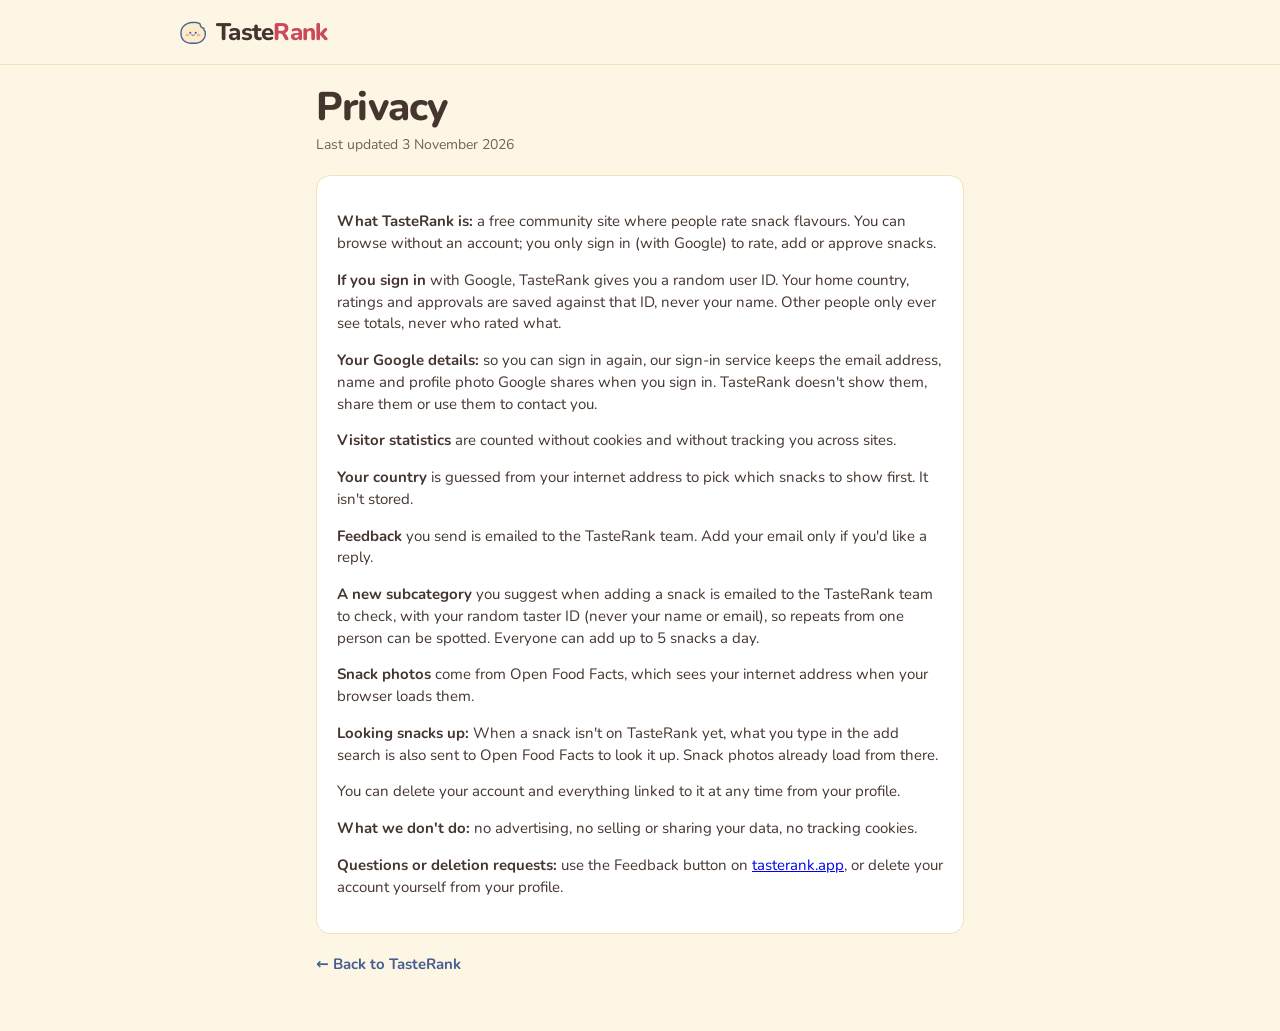
==== commit c84fc6bb: "Search: clearer title and description, canonical tags, site info for search engines, footer line Co-" ====
--- a/privacy.html
+++ b/privacy.html
@@ -1,10 +1,11 @@
 <!doctype html>
-<html lang="en">
+<html lang="en-GB">
 <head>
 <meta charset="utf-8">
 <meta name="viewport" content="width=device-width, initial-scale=1">
 <title>Privacy · TasteRank</title>
 <meta name="description" content="What TasteRank stores about you, who else is involved, and how to delete it.">
+<link rel="canonical" href="https://tasterank.app/privacy.html">
 <meta name="theme-color" content="#FEF6E4" id="theme-color">
 <script>/* Light unless the visitor picked dark in settings (gear icon, top right) */
 try{if(JSON.parse(localStorage.getItem('tasterank-theme'))==='dark')document.documentElement.dataset.theme='dark'}catch(e){}</script>
--- a/app.css
+++ b/app.css
@@ -2,12 +2,13 @@
 /* Colour tokens: Fiesta Fun (light, the default) and warm cocoa (dark, chosen in the settings panel under the gear icon). Every colour in this file comes from here. See design/DESIGN.md section 6. */
 :root{
   color-scheme:light;
-  --bg:#FEF6E4; --surface:#FFFFFF; --ink:#1E2A47; --muted:#56627F; --line:#F3E1BB;
+  --bg:#FEF6E4; --surface:#FFFFFF; --ink:#45352F; --muted:#6F625B; --line:#F3E1BB;
   --primary:#445E93; --on-primary:#FFFFFF; --winner:#C94A5A; --on-winner:#FFFFFF; --accent-text:#C94A5A;
   --soft:#FDE3E3; --hint:#EEF4FA; --bar:#7EB2DD; --bar-strong:#445E93; --tile:#FFFFFF; --pending:#7EB2DD;
   --danger:#B3261E; --google:#4285F4; --ok:#2F7D4F; --amber:#9A6200; --amber-bg:#FFF4DC;
   --crisp-line:#445E93; --crisp-w:4;
-  --scrim:rgba(20,16,12,.48); --shadow-c:rgba(30,42,71,.08);
+  --scrim:rgba(20,16,12,.48); --shadow-c:rgba(69,53,47,.08);
+  --hair:rgba(69,53,47,.14); --band:#FFFFFF; --t-choc:#F2E4DD; --t-sweet:#FBE4E7; --t-crisp:#E5EDF6; --new-bg:#E8EDF6; --new-ink:#34497A;
   --radius:14px; --shadow:0 1px 2px var(--shadow-c),0 6px 20px var(--shadow-c);
   --font:Nunito,system-ui,-apple-system,"Segoe UI",sans-serif;
 }
@@ -19,10 +20,11 @@
   --danger:#F28B82; --google:#8AB4F8; --ok:#8FD3A8; --amber:#F5B947; --amber-bg:#3A2A1A;
   --crisp-line:#CFA46B; --crisp-w:3.2;
   --scrim:rgba(10,5,6,.62); --shadow-c:rgba(0,0,0,.35);
+  --hair:rgba(252,236,201,.16); --band:#241A1D; --t-choc:#3A2A26; --t-sweet:#3D2A30; --t-crisp:#24303F; --new-bg:#24303F; --new-ink:#A9CBEA;
 }
 *{box-sizing:border-box}
 html,body{margin:0}
-body{font-family:var(--font);background:var(--bg);color:var(--ink);-webkit-font-smoothing:antialiased;line-height:1.45;font-size:15px}
+body{font-family:var(--font);background:var(--bg);color:var(--ink);-webkit-font-smoothing:antialiased;line-height:1.45;font-size:15px;display:flex;flex-direction:column;min-height:100vh;min-height:100dvh}
 button,input,select,textarea{font:inherit;color:inherit}
 button{cursor:pointer}
 button:disabled{cursor:default;opacity:.6}
@@ -33,15 +35,16 @@
 .demo{background:var(--ink);color:var(--bg);text-align:center;font-size:13px;font-weight:700;padding:7px 16px}
 .bar{position:sticky;top:0;z-index:20;background:var(--bg);background:color-mix(in srgb,var(--bg) 92%,transparent);backdrop-filter:blur(8px);border-bottom:1px solid var(--line)}
 .bar-in{position:relative;max-width:960px;margin:0 auto;padding:10px 16px;display:flex;align-items:center;gap:8px}
-.logo{display:flex;align-items:center;gap:6px;min-height:44px;font-weight:900;font-size:21px;letter-spacing:-.03em;background:none;border:0;padding:0;margin-right:auto;color:var(--ink);border-radius:8px}
-.logo b{color:var(--accent-text);font-weight:900}
+.logo{display:flex;align-items:center;gap:6px;min-height:44px;font-weight:800;font-size:21px;letter-spacing:-.03em;background:none;border:0;padding:0;margin-right:auto;color:var(--ink);border-radius:8px}
+.logo b{color:var(--accent-text);font-weight:800}
 .logo svg{width:30px;height:30px;flex:none}
 .crisp-outline{stroke:var(--crisp-line);stroke-width:var(--crisp-w)}
 .btn{border:1px solid var(--line);background:var(--surface);color:var(--ink);border-radius:999px;padding:9px 16px;min-height:44px;font-weight:700;font-size:15px;transition:background .15s,border-color .15s,filter .15s;display:inline-flex;align-items:center;justify-content:center;gap:8px}
 .btn:hover{border-color:var(--primary)}
 .bar .btn{padding:8px 14px;font-size:14px;white-space:nowrap}
 .bar .icon-btn{width:44px;padding:0;flex:none;color:var(--muted)}
-.bar .me{min-width:44px;padding:0 12px}
+.bar .me{min-width:44px;padding:0 14px 0 7px;gap:4px;transition:none} /* no blue fade from Sign in on load */
+.bar .me svg{width:30px;height:30px;flex:none}
 .bar .icon-btn:hover,.bar .icon-btn[aria-expanded="true"]{color:var(--ink)}
 .icon-btn svg{width:22px;height:22px}
 .pop{position:absolute;top:calc(100% + 6px);right:16px;z-index:40;width:240px;background:var(--surface);color:var(--ink);border:1px solid var(--line);border-radius:14px;box-shadow:var(--shadow);padding:14px}
@@ -60,14 +63,15 @@
 .link{background:none;border:0;padding:0;color:var(--primary);font-weight:700;text-decoration:none;cursor:pointer}
 
 /* Layout */
-main{max-width:960px;margin:0 auto;padding:12px 16px 40px}
-h1{font-size:clamp(23px,4.4vw,40px);font-weight:900;line-height:1.1;letter-spacing:-.02em;margin:8px 0 6px}
+main{flex:1 0 auto;width:100%;max-width:960px;margin:0 auto;padding:12px 16px 40px}
+h1{font-size:clamp(23px,4.4vw,40px);font-weight:800;line-height:1.1;letter-spacing:-.02em;margin:8px 0 6px}
 h2{font-size:12px;font-weight:900;letter-spacing:.06em;text-transform:uppercase;color:var(--muted);margin:32px 0 10px}
 .sub{color:var(--muted);font-size:14px;margin:0 0 20px}
 .card{background:var(--surface);border:1px solid var(--line);border-radius:var(--radius)}
 /* bottom padding keeps the + from ever covering the last row */
-.foot{max-width:960px;margin:0 auto;padding:0 16px 88px;color:var(--muted);font-size:13px;text-align:center}
+.foot{width:100%;max-width:960px;margin:0 auto;padding:0 16px 88px;color:var(--muted);font-size:13px;text-align:center}
 .foot a{color:inherit}
+.foot-about{max-width:46ch;margin:0 auto 8px;text-wrap:balance}
 
 /* Home */
 .bubble-row{display:grid;grid-template-columns:44px minmax(0,1fr);gap:10px;align-items:start;margin:4px 0 14px;max-width:560px}
@@ -86,26 +90,75 @@
 /* The Categories | Brands switch, then a card per category or brand (design/mockups/browse.html, H1 and H2) */
 .home-seg{max-width:340px;margin:14px 0 2px;background:var(--surface)}
 .cards{display:grid;grid-template-columns:minmax(0,1fr);gap:10px;align-items:start}
-.pcard{display:grid;gap:8px;color:var(--ink);text-decoration:none;background:var(--surface);border:1px solid var(--line);border-radius:var(--radius);padding:12px;transition:transform .12s,box-shadow .12s}
-.pcard>*{min-width:0}
-.pcard:hover{transform:translateY(-1px);box-shadow:var(--shadow)}
-/* Lighter cards (design/mockups/home-cards.html): photos, the name with "8 snacks", one status line */
-.pics{display:flex;gap:6px}
-.pics .thumb{border-radius:10px}
-.thumb.more{background:none;font-size:15px;font-weight:900;color:var(--muted)} /* on the card, so the muted text stays readable in dark */
-.tl{display:flex;justify-content:space-between;align-items:baseline;gap:8px}
-.tl b{font-size:18px;font-weight:900;line-height:1.15;min-width:0}
-.tl .n{flex:none;color:var(--muted);font-size:13px;font-weight:700}
-.status{display:flex;align-items:center;gap:6px;font-size:13.5px;font-weight:800;min-height:24px}
-.status .cta{color:var(--muted);font-weight:700}
-.status .cta b{color:var(--ink);font-weight:900}
-.status.win .k{flex:none;background:var(--winner);color:var(--on-winner);border-radius:7px;padding:1px 7px;font-size:12px;font-weight:900}
-.status.win .nm{flex:1;min-width:0;font-weight:900;white-space:nowrap;overflow:hidden;text-overflow:ellipsis}
-.status.win .sc{flex:none;font-weight:900;font-variant-numeric:tabular-nums;white-space:nowrap}
+/* List cards (design/mockups/cat-preview.html): a square panel edge to edge on the left (a photo, or the emoji on its category's soft colour), the words beside it, no outline */
+.lc{position:relative;display:grid;grid-template-columns:118px minmax(0,1fr);min-height:118px;background:var(--surface);border-radius:16px;overflow:hidden;box-shadow:var(--shadow);color:var(--ink);text-decoration:none;transition:transform .12s,box-shadow .12s}
+.lc:hover{transform:translateY(-1px);box-shadow:0 2px 4px var(--shadow-c),0 10px 26px var(--shadow-c)}
+html[data-theme="dark"] .lc{box-shadow:none;outline:1px solid var(--line);outline-offset:-1px} /* shadows don't show on dark: a faint edge instead */
+.pp,.wp{position:relative;display:block;background:var(--tint,var(--t-crisp))}
+.pp .emo,.wp .emo{position:absolute;inset:0;display:grid;place-items:center;font-size:56px;line-height:1}
+.pp img,.wp img{position:absolute;inset:0;width:100%;height:100%;object-fit:cover;display:block}
+html[data-theme="dark"] .pp img,html[data-theme="dark"] .wp img{filter:brightness(.88)}
+.lc .tx{padding:12px 14px;display:flex;flex-direction:column;justify-content:center;gap:5px;min-width:0;container-type:inline-size}
+.lc .nm{font-size:18px;font-weight:800;line-height:1.2;overflow-wrap:anywhere}
+.lc .mt{font-size:13px;color:var(--muted);font-weight:700}
+.lc .go{font-size:13.5px;font-weight:700;color:var(--muted)}
+.lc .go b{color:var(--ink);font-weight:900}
+.wb{display:block;height:6px;background:var(--hair);border-radius:999px;overflow:hidden;margin-top:2px}
+.wb i{display:block;height:100%;background:var(--winner);border-radius:999px}
+.win2{display:grid;grid-template-columns:auto minmax(0,1fr) auto;align-items:baseline;gap:6px;font-size:13.5px;font-weight:700;line-height:1.35} /* label, name (up to 2 lines), score pinned to the right */
+.win2 .k{background:var(--winner);color:var(--on-winner);border-radius:7px;padding:1px 7px;font-size:12px;font-weight:900}
+.win2 b{font-weight:900;display:-webkit-box;-webkit-line-clamp:2;-webkit-box-orient:vertical;overflow:hidden;overflow-wrap:break-word}
+@container (max-width:200px){ /* a narrow card: label and score on top, the name gets the whole line under them */
+  .win2{grid-template-columns:auto minmax(0,1fr);row-gap:2px}.win2 .s{justify-self:end}.win2 b{grid-column:1/-1;grid-row:2}
+}
+.win2 .s{font-weight:900;white-space:nowrap;font-variant-numeric:tabular-nums}
+.newk{align-self:flex-start;background:var(--new-bg);color:var(--new-ink);border-radius:7px;padding:1px 8px;font-size:12px;font-weight:900} /* a new list: calm blue, not a warning yellow */
+
+/* New snacks to check (design/mockups/waiting-on-home.html, round 4): a full-width white band among the lists */
+.band{grid-column:1/-1;background:var(--band);margin:8px 0 6px;padding:18px 0 6px;box-shadow:0 0 0 100vmax var(--band);clip-path:inset(0 -100vmax)}
+.band-h{display:flex;align-items:center;gap:8px}
+.band-h .ic{font-size:19px}
+.band-h h2{margin:0 auto 0 0;font-size:18px;font-weight:800;letter-spacing:0;text-transform:none;color:var(--ink)}
+.band-h .n{flex:none;font-size:12.5px;font-weight:800;color:var(--muted);background:var(--bg);border-radius:999px;padding:2px 10px}
+.band-s{font-size:13px;color:var(--muted);margin:2px 0 12px;font-weight:600}
+.strip{display:flex;gap:10px;overflow-x:auto;margin:0 -16px;padding:0 16px 12px;scroll-snap-type:x mandatory;scroll-padding:0 16px;scrollbar-width:none}
+.strip::-webkit-scrollbar{display:none}
+.wc{position:relative;flex:0 0 88%;min-width:0;display:grid;grid-template-columns:84px minmax(0,1fr) auto;background:var(--bg);border-radius:14px;overflow:hidden;scroll-snap-align:start;color:var(--ink)}
+html[data-theme="dark"] .wc{background:var(--surface)}
+.wp .emo{font-size:34px}
+.wc .in{min-width:0;padding:10px 10px 10px 12px;align-self:center}
+.wc .bn{font-weight:800;font-size:14.5px;line-height:1.25;color:var(--ink);text-decoration:none;display:-webkit-box;-webkit-line-clamp:2;-webkit-box-orient:vertical;overflow:hidden}
+.wc .bn::after{content:"";position:absolute;inset:0} /* the whole card opens the snack in its list; the buttons sit above */
+.wc .pk{font-size:12.5px;color:var(--muted);font-weight:700;white-space:nowrap;overflow:hidden;text-overflow:ellipsis}
+.wc .pk .mine{color:var(--accent-text);font-weight:900}
+.wc .prog{background:var(--hair);max-width:110px}
+.wc .acts{position:relative;z-index:1;display:flex;flex-direction:column;justify-content:center;align-items:stretch;gap:6px;padding:10px 12px 10px 0}
+.wc .acts .btn{min-height:38px;padding:7px 14px;font-size:13.5px;font-weight:800;white-space:nowrap}
+.lk{position:relative;z-index:1;background:none;border:1px solid var(--hair);border-radius:999px;padding:5px 10px;min-height:32px;font-size:12.5px;font-weight:800;color:var(--muted);text-align:center;white-space:nowrap}
+.lk:hover{border-color:var(--muted);color:var(--ink)}
+.lk.sent{border-color:transparent;display:inline-flex;align-items:center}
+.wc.more{flex-basis:132px;grid-template-columns:1fr;place-content:center;justify-items:center;gap:6px;border:0;font:inherit;padding:14px 10px}
+.wc.more b{font-size:14.5px;font-weight:800}
+.wc.more .arr{width:36px;height:36px;border-radius:50%;background:var(--primary);color:var(--on-primary);display:grid;place-items:center;font-size:18px;font-weight:900}
+.wc.more:hover .arr{filter:brightness(.92)}
+.modal .hm{font-size:13px;color:var(--muted);font-weight:700;margin:0 0 12px}
+.modal-waiting .wl{display:grid;gap:8px}
+.modal-waiting .wc{width:100%}
+.grp{font-size:12px;font-weight:900;letter-spacing:.05em;text-transform:uppercase;color:var(--muted);margin:14px 0 6px}
+.opts{display:grid;gap:8px;margin:0 0 12px;padding:0;border:0;min-width:0}
+.opt{display:flex;align-items:center;gap:10px;background:var(--bg);border-radius:12px;padding:10px 12px;font-weight:800;font-size:14.5px;cursor:pointer}
+.opt input{flex:none;width:18px;height:18px;margin:0;accent-color:var(--primary)}
+.opt:has(input:checked){box-shadow:inset 0 0 0 1.5px var(--primary)}
+.opt:has(input:focus-visible){outline:3px solid var(--primary);outline-offset:2px}
+.opt small{display:block;font-weight:700;font-size:12.5px;color:var(--muted)}
+.fl{display:block;font-size:13px;font-weight:900;margin:2px 0 4px}
+.fl span{font-weight:700;color:var(--muted)}
+#report-note{display:block;width:100%;background:var(--bg);border:0;border-radius:12px;padding:10px 12px;font-size:16px;min-height:72px;resize:vertical;margin:0 0 12px}
 .thumb{width:52px;height:52px;border-radius:12px;background:var(--tile);border:1px solid var(--line);display:grid;place-items:center;font-size:27px;flex:none;overflow:hidden}
 .thumb img{width:100%;height:100%;object-fit:contain;background:var(--tile)}
 .thumb.sm{width:40px;height:40px;font-size:21px;border-radius:10px}
 .thumb.big{width:72px;height:72px;font-size:40px;border-radius:16px}
+.me-pic svg{width:56px;height:56px} /* Crispy with a drop, like the profile button */
 .meta{color:var(--muted);font-size:13px}
 .empty{padding:28px;text-align:center;color:var(--muted)}
 
@@ -118,13 +171,15 @@
 .winner{background:var(--winner);color:var(--on-winner);border-radius:16px;padding:14px 16px;display:grid;gap:3px;margin:12px 0}
 .winner .lbl{font-size:12px;font-weight:900;letter-spacing:.08em;text-transform:uppercase}
 .winner .wrow{display:flex;align-items:center;gap:10px}
-.winner .nm{font-size:23px;font-weight:900;line-height:1.15;flex:1;min-width:0}
+.winner .nm{font-size:23px;font-weight:800;line-height:1.15;flex:1;min-width:0}
 .winner .face{font-size:32px;line-height:1}
 .winner .num{font-size:23px;font-weight:900;font-variant-numeric:tabular-nums}
 .winner .cnt{font-size:13px;font-weight:700}
 .early{background:var(--surface);border:1px solid var(--line);border-radius:12px;padding:12px 14px;font-size:14px;color:var(--muted);margin:12px 0}
 .early b{display:block;font-size:15px;color:var(--ink)}
 .alert{background:var(--soft);border-radius:12px;padding:12px 14px;font-size:14px;margin:12px 0;display:grid;gap:4px}
+.newnote{background:var(--amber-bg);border-radius:12px;padding:12px 14px;font-size:14px;margin:12px 0;display:grid;gap:4px;color:var(--ink)}
+.newnote b{font-size:15px}
 .alert b{font-size:15px}
 .list{display:grid;background:var(--surface);border:1px solid var(--line);border-radius:var(--radius);overflow:hidden}
 .ir{display:grid;grid-template-columns:24px auto minmax(0,1fr) auto;gap:10px;align-items:center;width:100%;text-align:left;background:none;color:var(--ink);border:0;border-top:1px solid var(--line);padding:10px 12px;min-height:60px}
@@ -181,7 +236,7 @@
 .modal{position:relative;background:var(--surface);color:var(--ink);width:100%;max-width:440px;border-radius:22px 22px 0 0;padding:22px 18px 26px;max-height:88vh;overflow:auto;box-shadow:var(--shadow)}
 @media (prefers-reduced-motion:no-preference){.modal{animation:up .2s ease-out}}
 @keyframes up{from{transform:translateY(24px);opacity:.4}to{transform:none;opacity:1}}
-.modal h3{margin:0 0 4px;font-size:21px;font-weight:900;line-height:1.15;padding-right:44px}
+.modal h3{margin:0 0 4px;font-size:21px;font-weight:800;line-height:1.15;padding-right:44px}
 .modal p{margin:0 0 16px;color:var(--muted);font-size:14px}
 .modal .prose p{color:var(--ink);margin:0 0 10px;font-size:15px}
 .x{position:absolute;top:12px;right:12px;width:44px;height:44px;border-radius:50%;border:0;background:var(--bg);font-size:22px;line-height:1;color:var(--muted)}
@@ -256,6 +311,7 @@
 .row-input{display:block;width:100%;margin:6px 0 4px;padding:10px 12px;border:1px solid var(--line);border-radius:10px;background:var(--surface);font-weight:600;font-size:16px}
 .row.ask .row-input{border-color:color-mix(in srgb,var(--muted) 80%,var(--surface))} /* 3:1 against the question row */
 .row.wait{display:block}
+.row.wait .val{display:block} /* its own line: never "SUBCATEGORYPick the category first" */
 .row .add-it{display:block;margin:8px 0 0}
 .chip .in{color:var(--muted);font-weight:600}
 .chip.on .in{color:inherit}
@@ -299,6 +355,11 @@
 #confirm-body p{color:var(--ink);font-weight:600}
 .btn.sm{padding:6px 14px;min-height:40px;font-size:13.5px}
 .subr .pk{white-space:normal}
+.pager{display:flex;align-items:center;justify-content:flex-end;gap:8px;margin-top:10px} /* Your additions: "1–10 of 23" ‹ › at the bottom right */
+.pager .of{font-size:13px;font-weight:800;color:var(--muted);margin-right:2px;font-variant-numeric:tabular-nums}
+.pg{width:44px;height:44px;border-radius:50%;border:1px solid var(--line);background:var(--surface);color:var(--ink);display:grid;place-items:center;padding:0;cursor:pointer}
+.pg svg{width:18px;height:18px}
+.pg:disabled{opacity:.35;cursor:default}
 .ir .go{font-size:20px;font-weight:900;color:var(--primary);padding:0 4px}
 .ir>.link{min-height:44px;font-size:14px;color:var(--primary)}
 /* A waiting snack reached from a shared link, and one that was withdrawn (R14) */
@@ -327,20 +388,22 @@
   .logo{font-size:19px}
   .logo svg{width:26px;height:26px}
   .bar .btn{padding:8px 12px}
-  .bar .icon-btn{padding:0}
+  .bar .icon-btn,.bar .me{padding:0}
   .hide-sm{display:none}
   .pop{right:12px}
 }
 
 /* Tablet & desktop */
 @media (min-width:640px){
-  .cards{grid-template-columns:repeat(2,minmax(0,1fr))}
+  .cards{grid-template-columns:repeat(2,minmax(0,1fr));gap:12px}
+  .wc{flex-basis:calc((100% - 10px)/2)}
   .modal-bg{align-items:center;padding:16px}
   .modal{border-radius:22px}
   .stats{grid-template-columns:repeat(3,1fr)}
 }
 @media (min-width:900px){
   .cards{grid-template-columns:repeat(3,minmax(0,1fr))}
+  .wc{flex-basis:calc((100% - 20px)/3)}
   .logo{font-size:24px}
   .logo svg{width:34px;height:34px}
 }
@@ -364,6 +427,7 @@
 .own-emo .other{flex:1;width:auto;min-width:0;font-size:13.5px;font-weight:800;color:var(--primary);display:flex;gap:4px;align-items:center;justify-content:center;padding:0 6px;white-space:nowrap}
 .own-emo .other b{font-size:20px}
 .own-custom{margin:8px 0 0}
+.own-newtype{margin:8px 0 0}
 .own-edit{justify-self:start;font-size:14px;min-height:32px}
 .own-acts{display:flex;gap:10px}
 .own-acts .btn-primary,.own-acts .btn-danger-solid{flex:1}
@@ -372,6 +436,8 @@
 .own-srow{display:flex;gap:8px;margin-bottom:4px}
 .own-srow input{flex:1;min-width:0;padding:11px 14px;border:1px solid var(--line);border-radius:999px;background:var(--surface);font-size:16px;font-weight:600}
 .own-srow select{flex:none;max-width:42%;border:1px solid var(--line);border-radius:999px;background:var(--surface);padding:0 10px;min-height:44px;font-weight:800;font-size:14px}
+.own-frow select{flex:1 1 0;min-width:0;max-width:none;color:var(--muted)}
+.own-frow select.on{color:var(--ink);border-color:var(--ink)}
 .own-row{grid-template-columns:auto minmax(0,1fr) auto}
 .own-row .pk{white-space:normal}
 .own-row.hid .bn,.own-row.hid .thumb{opacity:.55}
@@ -389,14 +455,14 @@
 .own-more{display:grid;gap:10px;border-top:1px solid var(--line);margin-top:16px;padding-top:16px}
 .own-more .hint{margin:-4px 0 0}
 .own-empty svg{width:72px;height:72px}
-h1.own-h,h2.own-h{margin:8px 0 4px;font-size:19px;font-weight:900;color:var(--ink);text-transform:none;letter-spacing:0}
+h1.own-h,h2.own-h{margin:8px 0 4px;font-size:19px;font-weight:800;color:var(--ink);text-transform:none;letter-spacing:0}
 .own-empty p{margin:0}
 .toast{width:max-content;max-width:calc(100vw - 32px)}
 .toast:has(button){border-radius:16px}
 .toast button{pointer-events:auto;color:inherit;text-decoration:underline;margin-left:6px;font-weight:900;min-height:24px}
 
 /* ---------- Crispy's tips (app.js "Crispy's tips"): inline in the page, never covering it, except tip 7 beside the + ---------- */
-.tip{display:grid;grid-template-columns:38px minmax(0,1fr);gap:10px;align-items:start;background:var(--hint);border-radius:14px;padding:10px 12px;margin:12px 0;max-width:560px}
+.tip{display:grid;grid-template-columns:38px minmax(0,1fr);gap:10px;align-items:start;background:var(--hint);border-radius:14px;padding:10px 12px;margin:12px 0}
 .tip svg{width:38px;height:38px}
 .tip p{margin:0;font-size:14px;font-weight:700}
 .tip .acts{display:flex;gap:18px;flex-wrap:wrap}
@@ -408,6 +474,8 @@
 .float-tip{position:fixed;right:84px;bottom:24px;z-index:30;width:min(230px,calc(100vw - 108px));background:var(--ink);color:var(--bg);border-radius:14px;padding:10px 12px;font-size:13.5px;font-weight:700;box-shadow:0 6px 18px var(--shadow-c)}
 .float-tip::after{content:"";position:absolute;right:-6px;bottom:22px;width:12px;height:12px;background:var(--ink);transform:rotate(45deg)}
 .float-tip .link{color:var(--bg);text-decoration:underline}
+.float-tip{transition:opacity .15s,visibility .15s}
+.float-tip.aside{opacity:0;visibility:hidden} /* steps aside while the new snacks band passes under it */
 @keyframes tip-in{from{opacity:0}}
 @media (prefers-reduced-motion:no-preference){.tip-in{animation:tip-in .15s ease-out}}
 /* How it works */
@@ -420,4 +488,20 @@
 #signin-meta{margin:-4px 0 2px}
 .faces.ghost{opacity:.45;margin:8px 0 12px;pointer-events:none}
 #signin-back{margin-top:10px}
-#tips-label{margin-top:14px}
+/* "Crispy's tips" in the gear menu, with an ⓘ that shows what they are (a tap, so it works on phones and with screen readers) */
+.pop-label-row{display:flex;align-items:center;gap:2px;margin-top:14px}
+.pop-label-row .pop-label{margin:0}
+.info-btn{display:grid;place-items:center;width:44px;height:44px;margin:-13px -8px -13px -6px;border:0;background:none;color:var(--muted);border-radius:50%}
+.info-btn svg{width:18px;height:18px}
+.info-btn:hover,.info-btn[aria-expanded="true"]{color:var(--primary)}
+.pop-info{margin:4px 0 8px;font-size:13px;font-weight:600;color:var(--muted);line-height:1.4}
+#tips-info+.seg{margin-top:6px}
+
+/* Owner page: "Not right?" reports (migration 015) */
+.reptag{display:inline-block;background:var(--soft);color:var(--accent-text);border-radius:999px;padding:3px 10px;font-size:12.5px;font-weight:900}
+.own-reasons{margin:0;padding-left:20px;font-weight:700;font-size:14px}
+.own-reasons b{color:var(--accent-text)}
+.own-notes{display:grid;gap:6px}
+.own-rep .own-acts{display:flex;flex-wrap:wrap;gap:8px}
+.own-rep .own-acts .btn{flex:1 1 auto;white-space:nowrap}
+.own-notes p{margin:0;background:var(--bg);border-radius:10px;padding:8px 12px;font-size:14px}
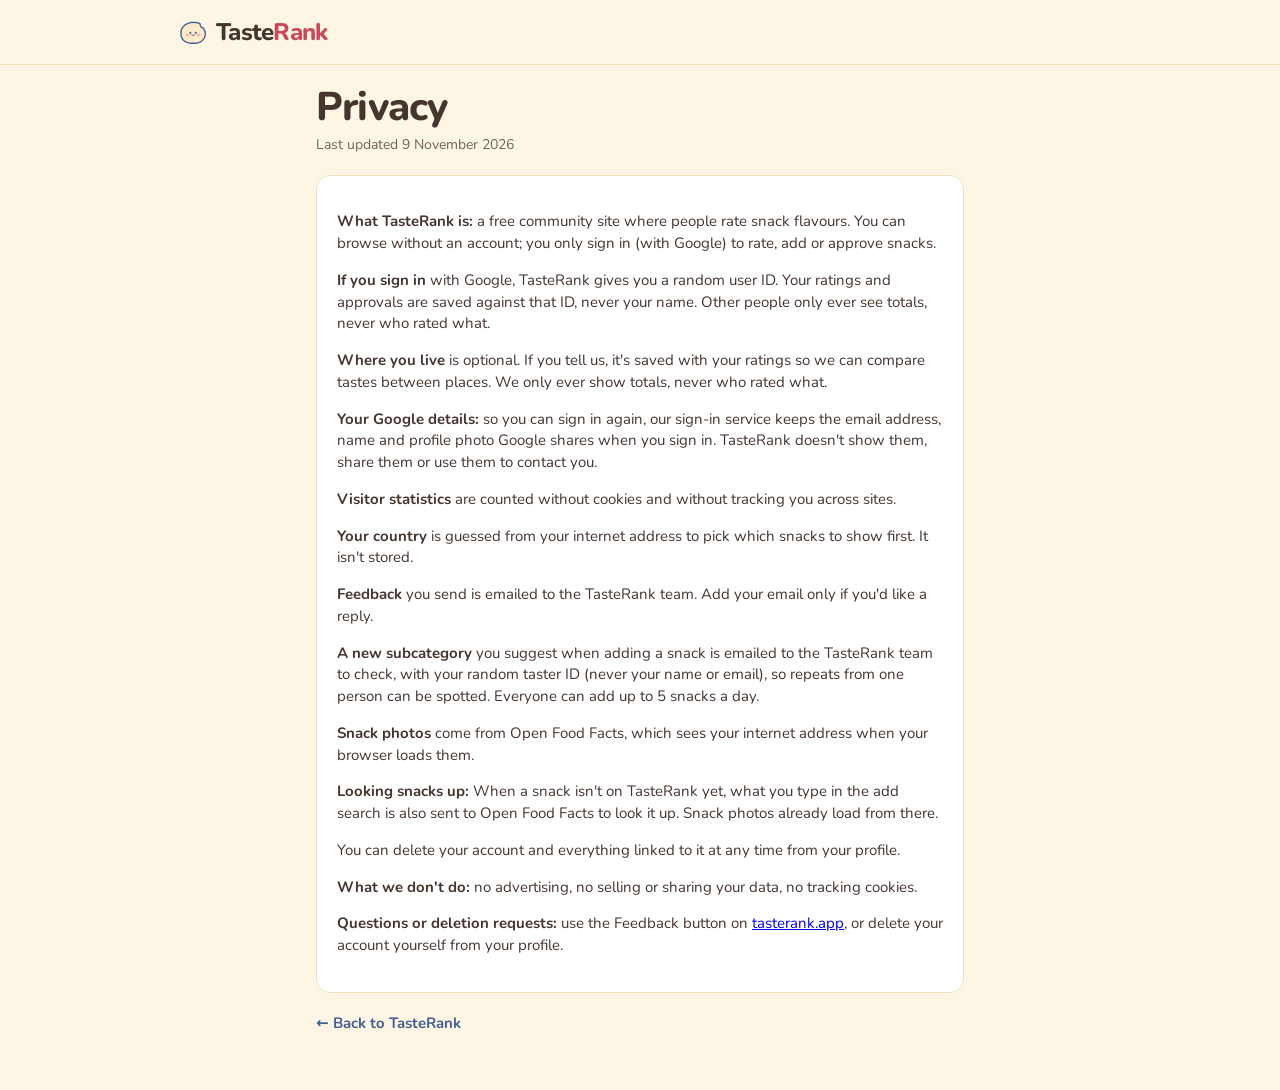
==== commit d9082d4d: "Where you live: asked once after the first rating, profile row, trip note (prompt 06) Co-Authored-By" ====
--- a/privacy.html
+++ b/privacy.html
@@ -26,11 +26,12 @@
 </header>
 <main style="max-width:680px">
   <h1>Privacy</h1>
-  <p class="sub">Last updated 3 November 2026</p>
+  <p class="sub">Last updated 9 November 2026</p>
   <div class="card" style="padding:20px">
     <div class="prose">
       <p><b>What TasteRank is:</b> a free community site where people rate snack flavours. You can browse without an account; you only sign in (with Google) to rate, add or approve snacks.</p>
-      <p><b>If you sign in</b> with Google, TasteRank gives you a random user ID. Your home country, ratings and approvals are saved against that ID, never your name. Other people only ever see totals, never who rated what.</p>
+      <p><b>If you sign in</b> with Google, TasteRank gives you a random user ID. Your ratings and approvals are saved against that ID, never your name. Other people only ever see totals, never who rated what.</p>
+      <p><b>Where you live</b> is optional. If you tell us, it's saved with your ratings so we can compare tastes between places. We only ever show totals, never who rated what.</p>
       <p><b>Your Google details:</b> so you can sign in again, our sign-in service keeps the email address, name and profile photo Google shares when you sign in. TasteRank doesn't show them, share them or use them to contact you.</p>
       <p><b>Visitor statistics</b> are counted without cookies and without tracking you across sites.</p>
       <p><b>Your country</b> is guessed from your internet address to pick which snacks to show first. It isn't stored.</p>
--- a/app.css
+++ b/app.css
@@ -71,7 +71,6 @@
 /* bottom padding keeps the + from ever covering the last row */
 .foot{width:100%;max-width:960px;margin:0 auto;padding:0 16px 88px;color:var(--muted);font-size:13px;text-align:center}
 .foot a{color:inherit}
-.foot-about{max-width:46ch;margin:0 auto 8px;text-wrap:balance}
 
 /* Home */
 .bubble-row{display:grid;grid-template-columns:44px minmax(0,1fr);gap:10px;align-items:start;margin:4px 0 14px;max-width:560px}
@@ -89,9 +88,9 @@
 .chip .n{font-weight:700;font-size:12px;margin-left:3px;opacity:.85} /* how many snacks: "Salt & vinegar 6" */
 /* The Categories | Brands switch, then a card per category or brand (design/mockups/browse.html, H1 and H2) */
 .home-seg{max-width:340px;margin:14px 0 2px;background:var(--surface)}
-.cards{display:grid;grid-template-columns:minmax(0,1fr);gap:10px;align-items:start}
+.cards{display:grid;grid-template-columns:minmax(0,1fr);gap:10px;align-items:stretch} /* cards in a row share one height, so a 2-line name doesn't make one card stick out */
 /* List cards (design/mockups/cat-preview.html): a square panel edge to edge on the left (a photo, or the emoji on its category's soft colour), the words beside it, no outline */
-.lc{position:relative;display:grid;grid-template-columns:118px minmax(0,1fr);min-height:118px;background:var(--surface);border-radius:16px;overflow:hidden;box-shadow:var(--shadow);color:var(--ink);text-decoration:none;transition:transform .12s,box-shadow .12s}
+.lc{position:relative;display:grid;grid-template-columns:118px minmax(0,1fr);min-height:var(--lc-h,118px);background:var(--surface);border-radius:16px;overflow:hidden;box-shadow:var(--shadow);color:var(--ink);text-decoration:none;transition:transform .12s,box-shadow .12s}
 .lc:hover{transform:translateY(-1px);box-shadow:0 2px 4px var(--shadow-c),0 10px 26px var(--shadow-c)}
 html[data-theme="dark"] .lc{box-shadow:none;outline:1px solid var(--line);outline-offset:-1px} /* shadows don't show on dark: a faint edge instead */
 .pp,.wp{position:relative;display:block;background:var(--tint,var(--t-crisp))}
@@ -225,7 +224,10 @@
 .stat{background:var(--bg);border:1px solid var(--line);border-radius:12px;padding:14px}
 .stat b{display:block;font-size:26px;font-weight:900}
 .stat span{color:var(--muted);font-size:14px}
-.profile-foot{margin-top:28px;display:flex;justify-content:space-between;align-items:center;flex-wrap:wrap;gap:10px}
+.profile-foot{margin-top:28px;display:flex;flex-direction:column;align-items:flex-start;gap:20px}
+/* Rare, serious actions (Delete my account): there when needed, not competing with Sign out */
+.quiet-link{color:var(--muted);font-size:13px;font-weight:600;text-decoration:underline;text-underline-offset:3px;min-height:44px}
+.quiet-link:hover{color:var(--danger)}
 
 /* The floating + : adds a snack */
 .add-fab{position:fixed;right:16px;bottom:18px;z-index:30;width:56px;height:56px;border-radius:50%;border:0;background:var(--primary);color:var(--on-primary);font-size:32px;font-weight:700;line-height:1;display:grid;place-items:center;box-shadow:0 6px 16px var(--shadow-c),var(--shadow)}
@@ -457,11 +459,20 @@
 .own-empty svg{width:72px;height:72px}
 h1.own-h,h2.own-h{margin:8px 0 4px;font-size:19px;font-weight:800;color:var(--ink);text-transform:none;letter-spacing:0}
 .own-empty p{margin:0}
-.toast{width:max-content;max-width:calc(100vw - 32px)}
+.toast{width:max-content;max-width:calc(100vw - 32px);transition:opacity .45s ease}
+.toast.out{opacity:0}
 .toast:has(button){border-radius:16px}
 .toast button{pointer-events:auto;color:inherit;text-decoration:underline;margin-left:6px;font-weight:900;min-height:24px}
 
 /* ---------- Crispy's tips (app.js "Crispy's tips"): inline in the page, never covering it, except tip 7 beside the + ---------- */
+/* Crispy's sign-in note on list and brand pages (design/mockups/sign-in-nudge.html) */
+.nudge{display:grid;grid-template-columns:44px minmax(0,1fr);gap:12px;align-items:start;background:var(--hint);border-radius:16px;padding:14px 14px 12px;margin:14px 0 12px}
+.nudge svg{width:44px;height:44px}
+.nudge b{display:block;font-size:16px;font-weight:800;color:var(--ink);line-height:1.3;text-wrap:balance}
+.nudge p{margin:3px 0 0;font-size:14px;color:var(--muted);line-height:1.45}
+.nudge .acts{display:flex;align-items:center;gap:18px;margin-top:10px;flex-wrap:wrap}
+.nudge .btn{min-height:40px;padding:7px 16px;font-size:14.5px}
+.nudge .link{font-size:13.5px;color:var(--muted);padding:10px 0;margin:-10px 0}
 .tip{display:grid;grid-template-columns:38px minmax(0,1fr);gap:10px;align-items:start;background:var(--hint);border-radius:14px;padding:10px 12px;margin:12px 0}
 .tip svg{width:38px;height:38px}
 .tip p{margin:0;font-size:14px;font-weight:700}
@@ -505,3 +516,49 @@
 .own-rep .own-acts{display:flex;flex-wrap:wrap;gap:8px}
 .own-rep .own-acts .btn{flex:1 1 auto;white-space:nowrap}
 .own-notes p{margin:0;background:var(--bg);border-radius:10px;padding:8px 12px;font-size:14px}
+
+/* Pre-built pages (tools/build-pages.mjs): the ranking as plain HTML until the app takes over */
+/* Home's plain list of every list (tools/build-pages.mjs) is for search engines and no-JavaScript browsers; people see "Loading…" then the cards */
+.js .no-js,html:not(.js) .js-only{display:none}
+.prebuilt a.crumb,.prebuilt a.chip{display:inline-flex;align-items:center;text-decoration:none}
+.prebuilt a.chip{color:var(--ink)}
+.prebuilt a.chip.on{color:var(--on-primary)}
+.prebuilt.card p{margin:4px 0;line-height:1.7}
+
+/* Where you live (design/mockups/places.html): the card in the rating sheet, the profile row and sheet, the 🧳 trip note */
+.place-card{border:1.5px solid var(--primary);border-radius:14px;padding:12px;margin:0 0 12px;display:grid;gap:10px}
+.place-card.done{border-color:var(--line);background:var(--bg);grid-template-columns:48px minmax(0,1fr);gap:10px;align-items:center}
+.place-card.done svg{width:48px;height:48px}
+.place-card p{margin:0;font-size:14.5px;line-height:1.4}
+.place-card .link{font-size:14.5px}
+.pq{display:grid;grid-template-columns:40px minmax(0,1fr);gap:10px;align-items:center}
+.pq svg{width:40px;height:40px}
+.popt{color:var(--muted);font-weight:700}
+.pfoot .quiet-link:hover{color:var(--ink)}
+.pgrid{display:grid;gap:6px}
+.pgrid.c3{grid-template-columns:repeat(3,minmax(0,1fr))}
+.pgrid.c2{grid-template-columns:repeat(2,minmax(0,1fr))}
+.pchip{min-height:44px;border:1px solid var(--line);background:var(--surface);color:var(--ink);border-radius:999px;padding:6px 8px;font-weight:800;font-size:14.5px;display:inline-flex;align-items:center;justify-content:center;gap:5px;white-space:nowrap;overflow:hidden;text-overflow:ellipsis}
+.pchip:hover,.rcard:hover{border-color:var(--primary)}
+.pchip.likely{border-color:var(--primary);box-shadow:inset 0 0 0 1px var(--primary)}
+.pchip.other{border-style:dashed;color:var(--muted)}
+.pchip.on,.rcard.on{background:var(--primary);border-color:var(--primary);color:var(--on-primary)}
+.rcard{display:grid;align-content:center;text-align:left;min-height:48px;border:1px solid var(--line);background:var(--surface);color:var(--ink);border-radius:12px;padding:6px 10px;line-height:1.2}
+.rcard b{font-size:14px;font-weight:800}
+.rcard small{font-size:12px;color:var(--muted);font-weight:700}
+.rcard.on small{color:var(--on-primary)}
+.rcard.wide{grid-column:1/-1}
+.pfoot{display:flex;justify-content:space-between;gap:12px}
+.pfoot .link{min-height:44px;font-size:14px}
+.ptiny{font-size:12.5px!important;color:var(--muted);font-weight:600}
+.plab{margin:14px 0 6px}
+#place-body{display:grid;gap:6px}
+.place-row{display:flex;justify-content:space-between;align-items:center;gap:12px;background:var(--bg);border:1px solid var(--line);border-radius:12px;padding:10px 14px;margin-top:16px}
+.place-row .val{font-weight:900;font-size:16px}
+.place-row .link{min-height:44px;font-size:15px}
+.unset{color:var(--muted)}
+.trip-note{position:relative;padding-right:46px}
+.trip-x{position:absolute;right:2px;top:2px;width:44px;height:44px;border:0;background:none;color:var(--muted);font-size:22px;font-weight:700;border-radius:12px}
+.trip-x:hover{color:var(--ink)}
+#trip:empty{display:none}
+.place-card .pfoot+.ptiny{margin-top:-10px}
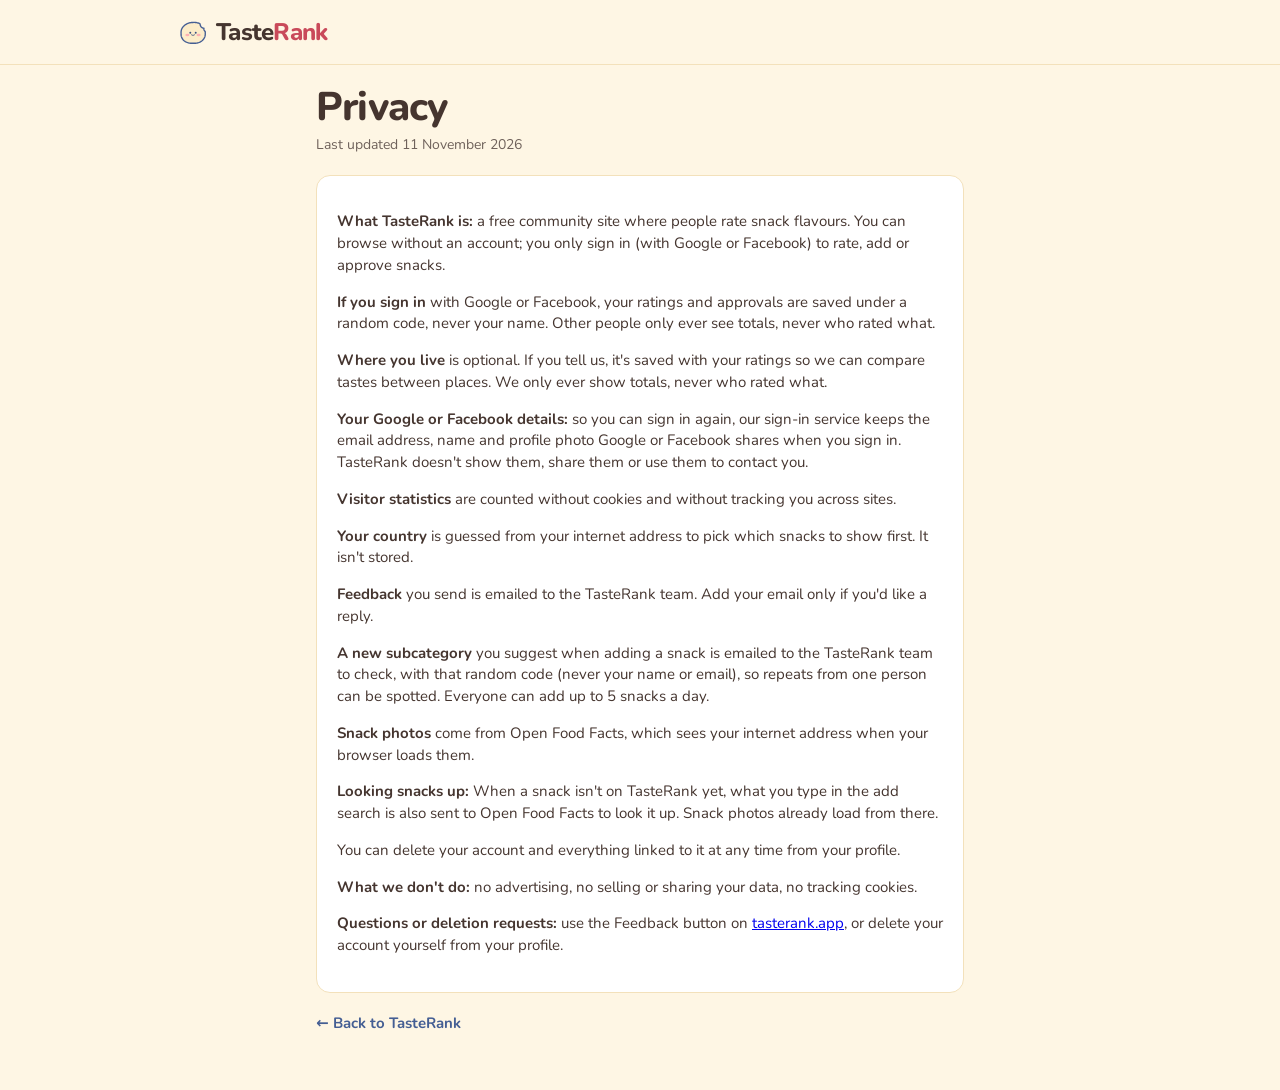
==== commit 12658dff: "Sign in with Facebook (button appears once Facebook is on in Supabase) - Sign-in pop-up: "Continue w" ====
--- a/privacy.html
+++ b/privacy.html
@@ -26,17 +26,17 @@
 </header>
 <main style="max-width:680px">
   <h1>Privacy</h1>
-  <p class="sub">Last updated 9 November 2026</p>
+  <p class="sub">Last updated 11 November 2026</p>
   <div class="card" style="padding:20px">
     <div class="prose">
-      <p><b>What TasteRank is:</b> a free community site where people rate snack flavours. You can browse without an account; you only sign in (with Google) to rate, add or approve snacks.</p>
-      <p><b>If you sign in</b> with Google, TasteRank gives you a random user ID. Your ratings and approvals are saved against that ID, never your name. Other people only ever see totals, never who rated what.</p>
+      <p><b>What TasteRank is:</b> a free community site where people rate snack flavours. You can browse without an account; you only sign in (with Google or Facebook) to rate, add or approve snacks.</p>
+      <p><b>If you sign in</b> with Google or Facebook, your ratings and approvals are saved under a random code, never your name. Other people only ever see totals, never who rated what.</p>
       <p><b>Where you live</b> is optional. If you tell us, it's saved with your ratings so we can compare tastes between places. We only ever show totals, never who rated what.</p>
-      <p><b>Your Google details:</b> so you can sign in again, our sign-in service keeps the email address, name and profile photo Google shares when you sign in. TasteRank doesn't show them, share them or use them to contact you.</p>
+      <p><b>Your Google or Facebook details:</b> so you can sign in again, our sign-in service keeps the email address, name and profile photo Google or Facebook shares when you sign in. TasteRank doesn't show them, share them or use them to contact you.</p>
       <p><b>Visitor statistics</b> are counted without cookies and without tracking you across sites.</p>
       <p><b>Your country</b> is guessed from your internet address to pick which snacks to show first. It isn't stored.</p>
       <p><b>Feedback</b> you send is emailed to the TasteRank team. Add your email only if you'd like a reply.</p>
-      <p><b>A new subcategory</b> you suggest when adding a snack is emailed to the TasteRank team to check, with your random taster ID (never your name or email), so repeats from one person can be spotted. Everyone can add up to 5 snacks a day.</p>
+      <p><b>A new subcategory</b> you suggest when adding a snack is emailed to the TasteRank team to check, with that random code (never your name or email), so repeats from one person can be spotted. Everyone can add up to 5 snacks a day.</p>
       <p><b>Snack photos</b> come from Open Food Facts, which sees your internet address when your browser loads them.</p>
       <p><b>Looking snacks up:</b> When a snack isn't on TasteRank yet, what you type in the add search is also sent to Open Food Facts to look it up. Snack photos already load from there.</p>
       <p>You can delete your account and everything linked to it at any time from your profile.</p>
--- a/app.css
+++ b/app.css
@@ -5,7 +5,7 @@
   --bg:#FEF6E4; --surface:#FFFFFF; --ink:#45352F; --muted:#6F625B; --line:#F3E1BB;
   --primary:#445E93; --on-primary:#FFFFFF; --winner:#C94A5A; --on-winner:#FFFFFF; --accent-text:#C94A5A;
   --soft:#FDE3E3; --hint:#EEF4FA; --bar:#7EB2DD; --bar-strong:#445E93; --tile:#FFFFFF; --pending:#7EB2DD;
-  --danger:#B3261E; --google:#4285F4; --ok:#2F7D4F; --amber:#9A6200; --amber-bg:#FFF4DC;
+  --danger:#B3261E; --ok:#2F7D4F; --amber:#9A6200; --amber-bg:#FFF4DC;
   --crisp-line:#445E93; --crisp-w:4;
   --scrim:rgba(20,16,12,.48); --shadow-c:rgba(69,53,47,.08);
   --hair:rgba(69,53,47,.14); --band:#FFFFFF; --t-choc:#F2E4DD; --t-sweet:#FBE4E7; --t-crisp:#E5EDF6; --new-bg:#E8EDF6; --new-ink:#34497A;
@@ -17,7 +17,7 @@
   --bg:#1C1416; --surface:#2A1F22; --ink:#FCECC9; --muted:#CDBBA8; --line:#3D2E31;
   --primary:#7EB2DD; --on-primary:#21171A; --winner:#FCB0B3; --on-winner:#21171A; --accent-text:#FCB0B3;
   --soft:#3D2A30; --hint:#24303F; --bar:#445E93; --bar-strong:#7EB2DD; --tile:#F6EEDF; --pending:#7EB2DD;
-  --danger:#F28B82; --google:#8AB4F8; --ok:#8FD3A8; --amber:#F5B947; --amber-bg:#3A2A1A;
+  --danger:#F28B82; --ok:#8FD3A8; --amber:#F5B947; --amber-bg:#3A2A1A;
   --crisp-line:#CFA46B; --crisp-w:3.2;
   --scrim:rgba(10,5,6,.62); --shadow-c:rgba(0,0,0,.35);
   --hair:rgba(252,236,201,.16); --band:#241A1D; --t-choc:#3A2A26; --t-sweet:#3D2A30; --t-crisp:#24303F; --new-bg:#24303F; --new-ink:#A9CBEA;
@@ -354,6 +354,10 @@
 .btn-danger-solid{background:var(--danger);border-color:var(--danger);color:var(--surface)}
 .btn-danger-solid:hover{filter:brightness(.92)}
 #confirm-body .btn-block+.btn-block{margin-top:8px}
+#m-signin .btn-block+.btn-block{margin-top:8px}
+/* Google and Facebook buttons: each logo in its own colours, the same 20 px, at the same spot on the left; the words centred */
+.sso{position:relative;padding-left:48px;padding-right:48px}
+.sso-ic{position:absolute;left:18px;top:50%;width:20px;height:20px;margin-top:-10px}
 #confirm-body p{color:var(--ink);font-weight:600}
 .btn.sm{padding:6px 14px;min-height:40px;font-size:13.5px}
 .subr .pk{white-space:normal}
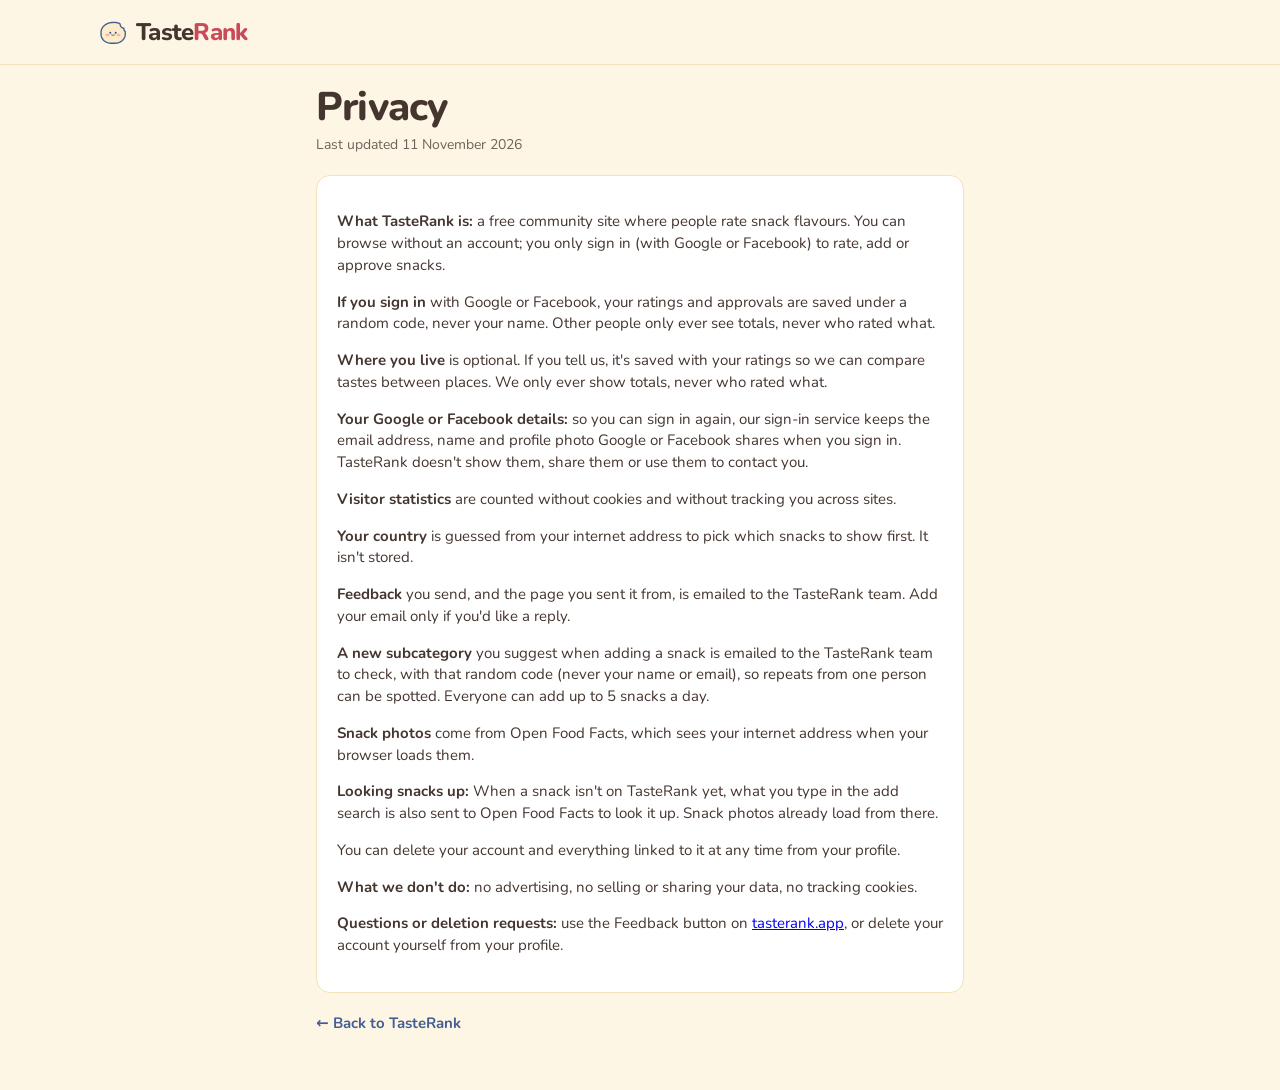
==== commit f44cea93: "Feedback: the page it was sent from goes in the message itself The address was already sent as a sep" ====
--- a/privacy.html
+++ b/privacy.html
@@ -35,7 +35,7 @@
       <p><b>Your Google or Facebook details:</b> so you can sign in again, our sign-in service keeps the email address, name and profile photo Google or Facebook shares when you sign in. TasteRank doesn't show them, share them or use them to contact you.</p>
       <p><b>Visitor statistics</b> are counted without cookies and without tracking you across sites.</p>
       <p><b>Your country</b> is guessed from your internet address to pick which snacks to show first. It isn't stored.</p>
-      <p><b>Feedback</b> you send is emailed to the TasteRank team. Add your email only if you'd like a reply.</p>
+      <p><b>Feedback</b> you send, and the page you sent it from, is emailed to the TasteRank team. Add your email only if you'd like a reply.</p>
       <p><b>A new subcategory</b> you suggest when adding a snack is emailed to the TasteRank team to check, with that random code (never your name or email), so repeats from one person can be spotted. Everyone can add up to 5 snacks a day.</p>
       <p><b>Snack photos</b> come from Open Food Facts, which sees your internet address when your browser loads them.</p>
       <p><b>Looking snacks up:</b> When a snack isn't on TasteRank yet, what you type in the add search is also sent to Open Food Facts to look it up. Snack photos already load from there.</p>
--- a/app.css
+++ b/app.css
@@ -2,11 +2,12 @@
 /* Colour tokens: Fiesta Fun (light, the default) and warm cocoa (dark, chosen in the settings panel under the gear icon). Every colour in this file comes from here. See design/DESIGN.md section 6. */
 :root{
   color-scheme:light;
+  --field-line:#9C8A75; --mark:#FCE7A8; /* search box edge 3.1:1 on the page; marked text 9.5:1, links 5.2:1 */
   --bg:#FEF6E4; --surface:#FFFFFF; --ink:#45352F; --muted:#6F625B; --line:#F3E1BB;
-  --primary:#445E93; --on-primary:#FFFFFF; --winner:#C94A5A; --on-winner:#FFFFFF; --accent-text:#C94A5A;
-  --soft:#FDE3E3; --hint:#EEF4FA; --bar:#7EB2DD; --bar-strong:#445E93; --tile:#FFFFFF; --pending:#7EB2DD;
+  --primary:#445E93; --on-primary:#FFFFFF; --winner:#C94A5A; --on-winner:#FFFFFF; --accent-text:#B33D4C;
+  --soft:#FDE3E3; --hint:#EEF4FA; --bar:#7EB2DD; --bar-strong:#445E93; --tile:#FFFFFF; --letterbox:#FFFFFF; --pending:#7EB2DD;
   --danger:#B3261E; --ok:#2F7D4F; --amber:#9A6200; --amber-bg:#FFF4DC;
-  --crisp-line:#445E93; --crisp-w:4;
+  --crisp-line:#445E93; --crisp-w:4; --conf:#445E93;
   --scrim:rgba(20,16,12,.48); --shadow-c:rgba(69,53,47,.08);
   --hair:rgba(69,53,47,.14); --band:#FFFFFF; --t-choc:#F2E4DD; --t-sweet:#FBE4E7; --t-crisp:#E5EDF6; --new-bg:#E8EDF6; --new-ink:#34497A;
   --radius:14px; --shadow:0 1px 2px var(--shadow-c),0 6px 20px var(--shadow-c);
@@ -14,11 +15,12 @@
 }
 html[data-theme="dark"]{
   color-scheme:dark;
+  --field-line:#7E6A63; --mark:#4A3818; /* 3.6:1; marked text 9.6:1, links 5.0:1 */
   --bg:#1C1416; --surface:#2A1F22; --ink:#FCECC9; --muted:#CDBBA8; --line:#3D2E31;
   --primary:#7EB2DD; --on-primary:#21171A; --winner:#FCB0B3; --on-winner:#21171A; --accent-text:#FCB0B3;
-  --soft:#3D2A30; --hint:#24303F; --bar:#445E93; --bar-strong:#7EB2DD; --tile:#F6EEDF; --pending:#7EB2DD;
+  --soft:#3D2A30; --hint:#24303F; --bar:#445E93; --bar-strong:#7EB2DD; --tile:#F6EEDF; --letterbox:#1F1618; --pending:#7EB2DD;
   --danger:#F28B82; --ok:#8FD3A8; --amber:#F5B947; --amber-bg:#3A2A1A;
-  --crisp-line:#CFA46B; --crisp-w:3.2;
+  --crisp-line:#CFA46B; --crisp-w:3.2; --conf:#FCB0B3;
   --scrim:rgba(10,5,6,.62); --shadow-c:rgba(0,0,0,.35);
   --hair:rgba(252,236,201,.16); --band:#241A1D; --t-choc:#3A2A26; --t-sweet:#3D2A30; --t-crisp:#24303F; --new-bg:#24303F; --new-ink:#A9CBEA;
 }
@@ -36,7 +38,7 @@
 .bar{position:sticky;top:0;z-index:20;background:var(--bg);background:color-mix(in srgb,var(--bg) 92%,transparent);backdrop-filter:blur(8px);border-bottom:1px solid var(--line)}
 .bar-in{position:relative;max-width:960px;margin:0 auto;padding:10px 16px;display:flex;align-items:center;gap:8px}
 .logo{display:flex;align-items:center;gap:6px;min-height:44px;font-weight:800;font-size:21px;letter-spacing:-.03em;background:none;border:0;padding:0;margin-right:auto;color:var(--ink);border-radius:8px}
-.logo b{color:var(--accent-text);font-weight:800}
+.logo b{color:var(--winner);font-weight:800} /* the brand rose; --accent-text is a shade darker so small text passes 4.5:1 on the cream */
 .logo svg{width:30px;height:30px;flex:none}
 .crisp-outline{stroke:var(--crisp-line);stroke-width:var(--crisp-w)}
 .btn{border:1px solid var(--line);background:var(--surface);color:var(--ink);border-radius:999px;padding:9px 16px;min-height:44px;font-weight:700;font-size:15px;transition:background .15s,border-color .15s,filter .15s;display:inline-flex;align-items:center;justify-content:center;gap:8px}
@@ -80,7 +82,11 @@
 .lab{font-size:12px;font-weight:900;letter-spacing:.06em;text-transform:uppercase;color:var(--muted)}
 .country-pick{max-width:340px}
 .country-pick select{font-size:16px;padding:9px 12px;min-height:44px;border:1px solid var(--line);border-radius:10px;background:var(--surface);font-weight:700}
-.chips{display:flex;gap:8px;overflow-x:auto;padding:6px 0;margin:2px 0 8px;scrollbar-width:none;-webkit-mask-image:linear-gradient(90deg,#000 88%,transparent);mask-image:linear-gradient(90deg,#000 88%,transparent)}
+.chips{display:flex;gap:8px;overflow-x:auto;padding:6px 0;margin:2px 0 8px;scrollbar-width:none}
+/* sideways rows fade only at an edge with more chips beyond it (fade-l / fade-r, set by fadeChips in app.js) */
+.chips.fade-r{-webkit-mask-image:linear-gradient(90deg,#000 calc(100% - 40px),transparent);mask-image:linear-gradient(90deg,#000 calc(100% - 40px),transparent)}
+.chips.fade-l{-webkit-mask-image:linear-gradient(90deg,transparent,#000 40px);mask-image:linear-gradient(90deg,transparent,#000 40px)}
+.chips.fade-l.fade-r{-webkit-mask-image:linear-gradient(90deg,transparent,#000 40px,#000 calc(100% - 40px),transparent);mask-image:linear-gradient(90deg,transparent,#000 40px,#000 calc(100% - 40px),transparent)}
 .chips::-webkit-scrollbar{display:none}
 .chip{position:relative;white-space:nowrap;border:1px solid var(--line);background:var(--surface);color:var(--ink);border-radius:999px;padding:7px 14px;min-height:36px;font-size:13px;font-weight:700}
 .chip::after{content:"";position:absolute;left:0;right:0;top:-4px;bottom:-4px} /* 44 px tap area */
@@ -157,6 +163,42 @@
 .thumb img{width:100%;height:100%;object-fit:contain;background:var(--tile)}
 .thumb.sm{width:40px;height:40px;font-size:21px;border-radius:10px}
 .thumb.big{width:72px;height:72px;font-size:40px;border-radius:16px}
+/* A photo you can tap for a bigger look (thumb(…, kind), design/mockups/photo-zoom.html), and the bigger look itself.
+   --letterbox: the space around tall packs in the big photos, white in light mode and near-black in dark so it doesn't glare. */
+button.thumb{padding:0;font:inherit;color:inherit;cursor:zoom-in;position:relative;z-index:1;overflow:visible} /* above the row's stretched "rate" tap area */
+button.thumb img{position:absolute;inset:0;border-radius:inherit} /* overflow shows the magnifier, so the photo is held in place here */
+button.thumb.sm{width:48px;height:48px;font-size:25px;border-radius:11px}
+button.thumb:disabled{cursor:default}
+button.thumb:disabled .mag{display:none}
+@media (hover:hover){button.thumb:not(:disabled):hover{border-color:var(--bar-strong)}}
+.mag{position:absolute;right:-5px;bottom:-5px;width:20px;height:20px;border-radius:50%;background:var(--surface);border:1px solid var(--line);display:grid;place-items:center;box-shadow:0 1px 2px var(--shadow-c)}
+.mag svg,.pill svg{width:12px;height:12px;fill:none;stroke:var(--primary);stroke-width:2.6;stroke-linecap:round}
+/* The rating sheet: the brand · list · flag line beside the ×, then the photo across the sheet (or the emoji and name when there's none) */
+.item-head .meta{min-height:44px;display:flex;align-items:center;flex-wrap:wrap;gap:0 4px;padding-right:48px;margin:-10px 0 0}
+.ih-row{display:grid;grid-template-columns:52px minmax(0,1fr);gap:12px;align-items:center}
+.item-head.has-pic .ih-row{display:block}
+.item-head.has-pic #rate-thumb{display:none}
+.item-head:not(.has-pic) #rate-pic{display:none}
+.sheet-pic{position:relative;display:block;width:100%;height:168px;margin:6px 0 12px;padding:0;border-radius:14px;background:var(--letterbox);border:1px solid var(--line);overflow:hidden;cursor:zoom-in}
+.sheet-pic img{position:absolute;inset:6px;width:calc(100% - 12px);height:calc(100% - 12px);object-fit:contain}
+@media (hover:hover){.sheet-pic:hover{border-color:var(--bar-strong)}}
+.pill{position:absolute;right:8px;bottom:8px;display:inline-flex;gap:6px;align-items:center;background:rgba(43,34,36,.82);color:#fff;font-size:12px;font-weight:800;border-radius:999px;padding:5px 10px}
+.pill svg{width:13px;height:13px;stroke:#fff}
+/* The big view: a card filling the screen apart from a 12 px edge */
+.zoom{position:fixed;inset:0;z-index:70;background:var(--scrim);display:flex;align-items:center;align-items:safe center;justify-content:center;padding:12px;overflow-y:auto;cursor:zoom-out} /* a phone on its side scrolls */
+.zoom-card{position:relative;margin:0;width:100%;max-width:600px;background:var(--surface);border-radius:22px;padding:10px 10px 14px;box-shadow:var(--shadow);cursor:default}
+.zoom-card .x{top:-4px;right:-4px;z-index:2;background:var(--surface);color:var(--ink);box-shadow:var(--shadow)}
+.zoom-pic{position:relative;height:min(430px,calc(100vh - 250px));height:min(430px,calc(100dvh - 250px));min-height:200px;border-radius:16px;background:var(--letterbox);overflow:hidden;cursor:zoom-out}
+.zoom-pic img{position:absolute;inset:0;width:100%;height:100%;object-fit:contain}
+.zoom-card figcaption{text-align:center;margin:12px 6px 12px}
+.zoom-meta{display:block;font-size:13px;font-weight:700;color:var(--muted)}
+.zoom-name{display:block;font-weight:900;font-size:18px;line-height:1.2;color:var(--ink);margin-top:2px}
+#zoom-acts{display:grid;justify-items:center;gap:4px}
+#zoom-acts .btn{width:100%;max-width:280px}
+#zoom-acts .link{font-size:13.5px;font-weight:800;color:var(--muted);text-decoration:underline;text-underline-offset:3px;min-height:44px}
+#zoom-acts .sent{font-size:13.5px;font-weight:800;color:var(--ok);min-height:44px;display:flex;align-items:center}
+@media (min-width:640px){.sheet-pic{height:200px}.zoom{padding:24px}.zoom-pic{height:min(560px,70vh,calc(100vh - 260px))}}
+@media (prefers-reduced-motion:no-preference){.zoom-card{animation:up .18s ease-out}}
 .me-pic svg{width:56px;height:56px} /* Crispy with a drop, like the profile button */
 .meta{color:var(--muted);font-size:13px}
 .empty{padding:28px;text-align:center;color:var(--muted)}
@@ -247,15 +289,26 @@
 .face-btn{border:2px solid var(--line);background:var(--surface);border-radius:12px;padding:9px 2px 7px;display:flex;flex-direction:column;align-items:center;justify-content:flex-start;gap:4px;font-size:12px;font-weight:700;line-height:1.15;text-align:center;color:var(--muted)}
 .face-btn span{font-size:28px;line-height:1;height:28px}
 .face-btn.on{border-color:var(--primary);background:var(--soft);color:var(--ink)}
-.item-head{display:grid;grid-template-columns:52px minmax(0,1fr);gap:12px;align-items:center;margin:0 0 14px;padding-right:44px}
+.item-head{margin:0 0 14px}
 .item-name{font-size:16px!important;line-height:1.25!important;margin:2px 0 0!important;padding:0!important}
 .ver{display:inline-block;white-space:nowrap;background:var(--soft);color:var(--ink);border-radius:999px;padding:0 7px;font-weight:800}
 .help{font-size:13px;color:var(--muted);text-align:center;margin-top:-6px}
 .sheet-error{background:var(--soft);border-radius:12px;padding:10px 12px;font-size:14px;margin-top:-4px}
 .sheet-error small{display:block;color:var(--muted);font-size:12px;margin-top:4px;word-break:break-word}
 .remove-rating{display:block;margin:12px auto 0;min-height:44px;color:var(--danger)}
+/* "Haven't tried it": a quiet link under the faces, clearly less noticeable than them (design/mockups/havent-tried.html) */
+.skip-link{display:flex;align-items:center;justify-content:center;margin:2px auto 0;min-height:44px;padding:0 14px;color:var(--muted);font-size:14px;font-weight:700;text-decoration:underline;text-decoration-thickness:1px;text-underline-offset:3px}
+.skip-link:hover{color:var(--ink)}
+.skip-link:disabled{opacity:.6;cursor:default}
+.skipped{display:flex;justify-content:space-between;align-items:center;gap:8px;background:var(--bg);border-radius:12px;padding:8px 12px;font-size:14px;font-weight:700;margin-bottom:12px;min-height:44px;color:var(--muted)}
+.skipped b{color:var(--ink);font-weight:800}
+.skipped span{min-width:0;overflow:hidden;text-overflow:ellipsis;white-space:nowrap}
+.skipped .link{flex:none;min-height:44px}
+#rate-title:focus{outline:none}
 .saved{display:flex;justify-content:space-between;align-items:center;gap:8px;background:var(--hint);border-radius:12px;padding:8px 12px;font-size:14px;font-weight:700;margin-bottom:12px;min-height:44px}
 #rate-body .btn-block+.btn-block{margin-top:8px}
+.next-btn .nx{min-width:0;overflow:hidden;text-overflow:ellipsis;white-space:nowrap}
+.next-btn>span:last-child{flex:none}
 .done-line{font-size:14px;font-weight:800;text-align:center;margin:0 0 10px}
 .crispy-done{display:grid;grid-template-columns:64px minmax(0,1fr);gap:12px;align-items:center;margin:0 0 12px}
 .crispy-done svg{width:64px;height:64px}
@@ -322,6 +375,13 @@
 .ok{color:var(--ok);font-weight:800;font-size:12.5px;white-space:nowrap}
 .left{text-align:center;color:var(--accent-text);font-weight:800;font-size:13px;margin:4px 0 8px}
 .photo-row{display:grid;grid-template-columns:auto minmax(0,1fr);gap:12px;align-items:center;margin-bottom:10px}
+/* "Is this your pack?": the Open Food Facts photo large enough to check before sending (photo-zoom.html) */
+.pack-check{margin:0 0 10px;text-align:center}
+.pc-pic{position:relative;height:160px;border-radius:14px;background:var(--letterbox);border:1px solid var(--line);overflow:hidden}
+.pc-pic img{position:absolute;inset:6px;width:calc(100% - 12px);height:calc(100% - 12px);object-fit:contain}
+.pc-q{margin:8px 0 0;font-size:15px}
+.pc-q .src{display:block}
+.pack-check .link{min-height:44px;font-size:14px}
 .photo-tried{display:grid;grid-template-columns:auto minmax(0,1fr);gap:12px;align-items:start}
 .photo-tried .upload{margin-top:0}
 .tried .faces{margin:4px 0 6px}
@@ -414,6 +474,63 @@
   .logo svg{width:34px;height:34px}
 }
 
+/* ---------- Two columns on wide screens (design/prompts/07-desktop-about.md) ---------- */
+.lp-head,.wide-only{display:none}
+.side-note{font-size:13.5px;color:var(--muted);font-weight:600;line-height:1.5;margin:4px 0 14px}
+.side-note .link{font-size:13.5px}
+@media (min-width:900px){
+  main,.bar-in{max-width:1120px}
+  /* home: heading (and Crispy's bubble) on the left, the country on the right */
+  #v-home{display:grid;grid-template-columns:minmax(0,1fr) minmax(280px,340px);column-gap:28px;align-items:end}
+  #v-home>*{grid-column:1/-1}
+  #v-home>h1{grid-column:1;grid-row:1}
+  #v-home>.bubble-row{grid-column:1;grid-row:2}
+  #v-home>.country-pick{grid-column:2;grid-row:1/span 2;max-width:none;margin-bottom:10px}
+  /* category and brand pages */
+  .lp{display:grid;grid-template-columns:360px minmax(0,1fr);gap:32px;align-items:start}
+  .lp-side{position:sticky;top:76px;max-height:calc(100vh - 88px);overflow-y:auto;scrollbar-width:thin;padding:0 6px 16px;margin:0 -6px}
+  .lp-side .chips{flex-wrap:wrap;overflow:visible;-webkit-mask-image:none;mask-image:none}
+  .lp-side .page-title{font-size:32px}
+  .lp-head{display:block;margin:10px 0 10px;font-size:18px}
+  .lp-main .pend-list{grid-template-columns:repeat(2,minmax(0,1fr))}
+  .wide-only{display:block}
+  .narrow-only{display:none}
+}
+
+/* ---------- About (template in index.html) ---------- */
+.about h2{margin:0 0 8px;font-size:20px;font-weight:900;text-transform:none;letter-spacing:0;color:var(--ink)} /* sentence case here, not the small list labels */
+.about a.crumb{display:inline-flex;align-items:center;text-decoration:none}
+.about h3{margin:14px 0 4px;font-size:16px}
+.about p{margin:0 0 10px;line-height:1.55}
+.ab-hero{display:grid;grid-template-columns:76px minmax(0,1fr);gap:16px;align-items:center;background:var(--soft);border-radius:20px;padding:18px;margin:4px 0 14px}
+.ab-hero svg{width:76px;height:76px}
+.ab-hero p{margin:4px 0 0;font-size:16px;font-weight:700}
+.ab-cols{display:grid;gap:14px}
+.ab-card{padding:18px}
+.ab-card .how{margin:6px 0 0}
+.ab-crispy{margin:26px 0 14px}
+.moods{list-style:none;padding:0;margin:12px 0 0;display:grid;grid-template-columns:repeat(3,minmax(0,1fr));gap:10px}
+.moods li{background:var(--surface);border-radius:14px;padding:12px 8px;text-align:center;display:grid;justify-items:center;gap:2px;box-shadow:var(--shadow)}
+html[data-theme="dark"] .moods li{box-shadow:none;outline:1px solid var(--line);outline-offset:-1px}
+.moods svg{width:52px;height:52px;margin-bottom:4px}
+.moods b{font-size:14px}
+.moods span{font-size:12.5px;color:var(--muted);font-weight:600;line-height:1.35}
+/* Ready to taste?: one clear action (a random snack, straight into rating); sharing and feedback sit apart, as quiet links */
+.ab-cta{padding:22px 18px;text-align:center;margin-top:18px;display:grid;justify-items:center}
+.ab-cta svg{width:64px;height:64px;margin-bottom:4px}
+.ab-cta p{max-width:34ch;color:var(--muted);font-weight:600}
+.ab-go{text-decoration:none;display:inline-flex;align-items:center;justify-content:center;width:100%;max-width:320px;min-height:50px;font-size:16.5px;margin-top:4px}
+.ab-more{display:grid;gap:4px;justify-items:center;text-align:center;margin:22px 0 0;padding-top:16px;border-top:1px solid var(--line)}
+.ab-more p{margin:0;color:var(--muted);font-size:14px;font-weight:600}
+.ab-more .link{display:inline-block;padding:10px 2px;margin:-10px 0}
+@media (min-width:900px){
+  .ab-hero{grid-template-columns:110px minmax(0,1fr);padding:24px 28px}
+  .ab-hero svg{width:110px;height:110px}
+  .ab-hero p{font-size:18px}
+  .ab-cols{grid-template-columns:repeat(2,minmax(0,1fr));align-items:start}
+  .moods{grid-template-columns:repeat(6,minmax(0,1fr))}
+}
+
 /* ---------- Owner page (design/mockups/owner.html) ---------- */
 .own-tabs{display:flex;gap:8px;flex-wrap:wrap;margin:8px 0 14px}
 .own-req{padding:14px;display:grid;gap:12px;margin-bottom:12px}
@@ -485,6 +602,8 @@
 /* links in tips and bubbles: a 44 px tap area without making the line taller */
 .tip .link,.bubble .link,.early .link,.float-tip .link,#signin-back .link{display:inline-block;padding:12px 0;margin:-12px 0;font-size:13.5px}
 .tip .acts .link{margin:-4px 0 -10px}
+.tip .acts.go{align-items:center;margin-top:10px}
+.tip .acts.go .link{margin:-12px 0}
 .early .link{color:var(--primary)}
 .float-tip{position:fixed;right:84px;bottom:24px;z-index:30;width:min(230px,calc(100vw - 108px));background:var(--ink);color:var(--bg);border-radius:14px;padding:10px 12px;font-size:13.5px;font-weight:700;box-shadow:0 6px 18px var(--shadow-c)}
 .float-tip::after{content:"";position:absolute;right:-6px;bottom:22px;width:12px;height:12px;background:var(--ink);transform:rotate(45deg)}
@@ -566,3 +685,51 @@
 .trip-x:hover{color:var(--ink)}
 #trip:empty{display:none}
 .place-card .pfoot+.ptiny{margin-top:-10px}
+/* The 10-rating moment (prompt 08): in the rating sheet, in place of "Next" */
+.wow{padding-top:10px}
+.wow h3{padding-right:0}
+.wow p{margin:0 0 10px}
+@media (prefers-reduced-motion:no-preference){.twinkle{animation:twinkle .6s ease-out}}
+@keyframes twinkle{0%{transform:scale(.88);opacity:.35}45%{transform:scale(1.06);opacity:1}70%{transform:scale(.98)}100%{transform:none}}
+/* Reduce motion: nothing moves or fades (DESIGN.md section 6) */
+@media (prefers-reduced-motion:reduce){.btn,.lc,.toast,.float-tip{transition:none}.lc:hover{transform:none}}
+
+/* ---------- Search in a list (design/mockups/list-search.html, prompt 17) ---------- */
+.lsearch{position:relative;margin:16px 0 10px}
+.lsearch>svg{position:absolute;left:15px;top:50%;width:18px;height:18px;transform:translateY(-50%);color:var(--muted);pointer-events:none}
+.lsearch input{width:100%;min-height:48px;padding:12px 46px 12px 42px;border:1.5px solid var(--field-line);border-radius:999px;background:var(--surface);color:var(--ink);font-weight:600;font-size:16px;-webkit-appearance:none;appearance:none;text-overflow:ellipsis}
+.lsearch input::placeholder{color:var(--muted);opacity:1}
+.lsearch input::-webkit-search-cancel-button{display:none}
+.lsearch input.typed{border-color:var(--primary)}
+.lsearch .clear{position:absolute;right:2px;top:50%;transform:translateY(-50%);width:44px;height:44px;border:0;background:none;border-radius:999px;color:var(--muted);display:grid;place-items:center;padding:0}
+.lsearch .clear svg{width:20px;height:20px}
+.lsearch .clear:hover{color:var(--ink)}
+.ls-count{margin:0 6px 10px;font-size:13px;font-weight:700;color:var(--muted)}
+.ls-count:empty{display:none}
+.ir.first-vis{border-top:0}
+.list mark,.pend mark{background:var(--mark);color:inherit;border-radius:3px;padding:0 1px}
+.ls-none{display:grid;grid-template-columns:44px minmax(0,1fr);gap:12px;align-items:start;background:var(--surface);border:1px solid var(--line);border-radius:var(--radius);padding:16px}
+.ls-none>svg{width:44px;height:44px}
+.ls-none b{display:block;font-size:16px;line-height:1.3}
+.ls-none p{margin:4px 0 12px;color:var(--muted);font-size:14px;font-weight:600}
+.ls-none .acts{display:flex;flex-wrap:wrap;align-items:center;gap:6px 18px}
+.ls-none .link{display:inline-block;padding:12px 0;margin:-12px 0}
+@media (max-width:899px){.lp-main.searching{min-height:calc(100vh - 60px)}} /* room to lift the box above the phone keyboard */
+@media (min-width:900px){
+  .lp-top{display:flex;align-items:center;justify-content:space-between;gap:16px;margin:10px 0 10px}
+  .lp-top .lp-head{margin:0}
+  .lp-top .lsearch{margin:0 0 0 auto;flex:0 1 300px}
+}
+
+/* Headings split into even lines, so "most?" never sits alone (prompt 18) */
+#v-home>h1,.page-title{text-wrap:balance}
+
+/* Prompt 19: the back-link trail, the brand above the name, the brand pill on the Most loved card */
+.trail{display:flex;flex-wrap:wrap;align-items:center;column-gap:6px}
+.trail .sep{color:var(--muted);font-weight:800}
+.ir .br{display:block;font-size:12.5px;font-weight:800;color:var(--muted);line-height:1.25;margin:0 0 2px}
+.ir .br .bl{padding:4px 0}
+.pend .pk{font-weight:800;margin-bottom:1px}
+.winner .wbr{justify-self:start;background:var(--on-winner);color:var(--winner);font-size:14px;font-weight:900;line-height:1.2;padding:4px 11px;border-radius:999px;margin:4px 0 2px;text-decoration:none}
+a.wbr:hover{text-decoration:underline}
+a.wbr:focus-visible{outline:3px solid var(--on-winner);outline-offset:2px}
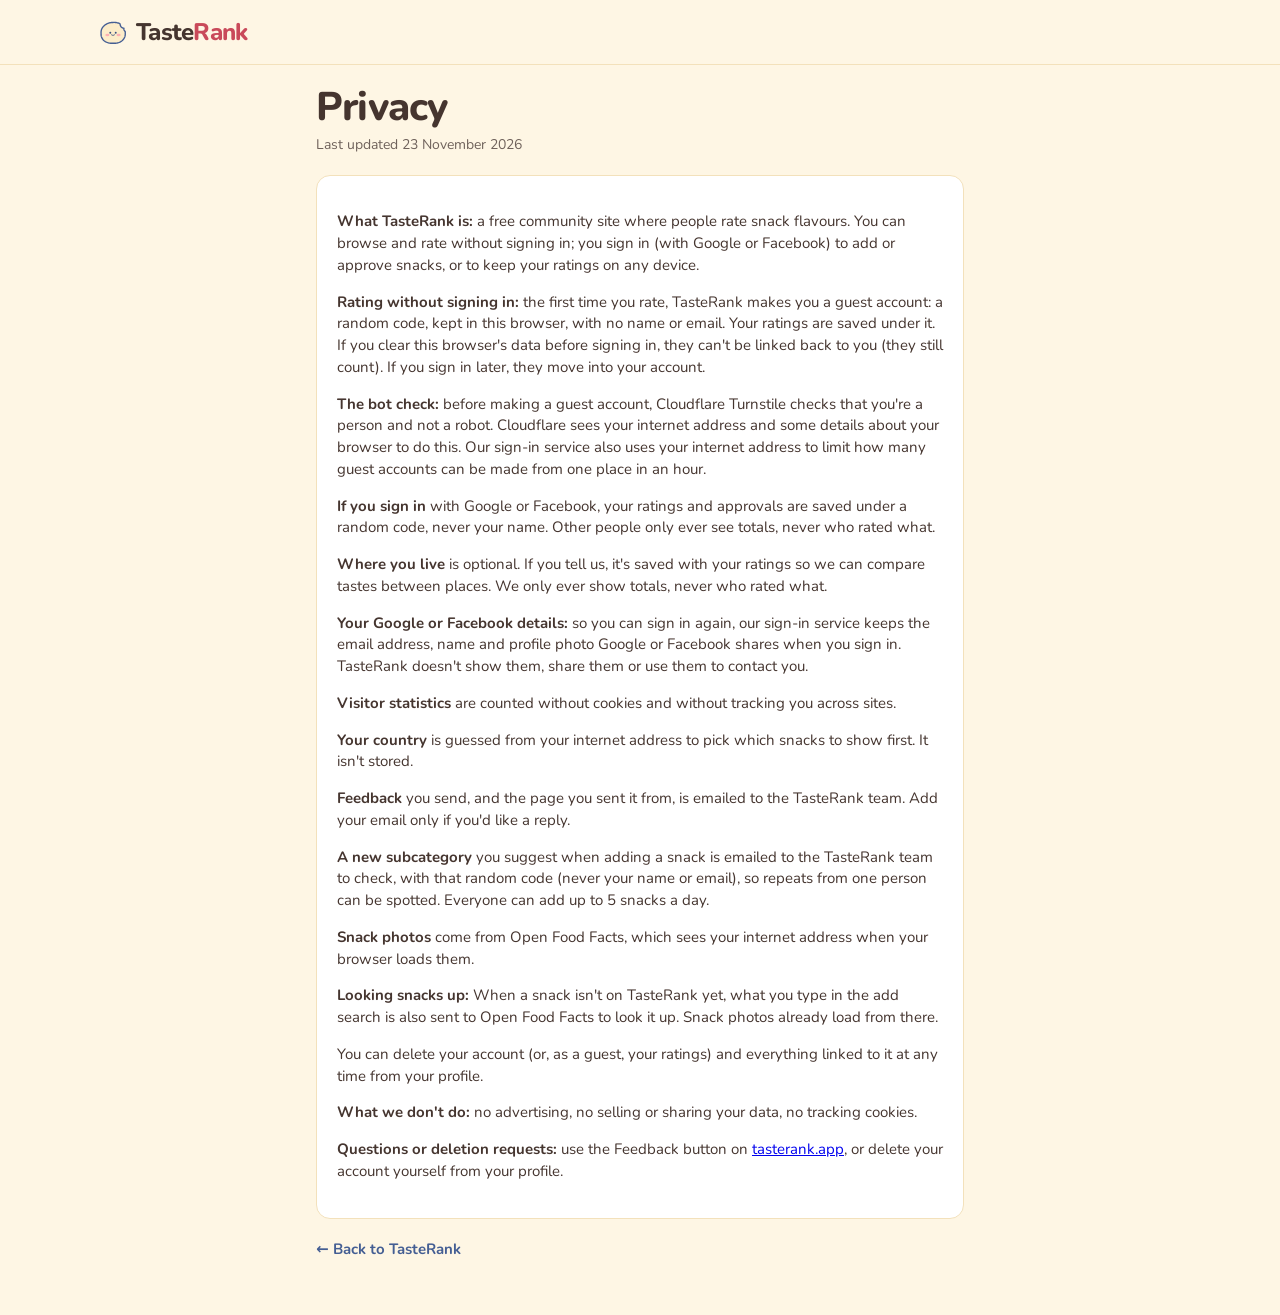
==== commit 617d7919: "Rate without signing in: guest tasters The first face someone picks makes them an invisible guest ac" ====
--- a/privacy.html
+++ b/privacy.html
@@ -26,10 +26,12 @@
 </header>
 <main style="max-width:680px">
   <h1>Privacy</h1>
-  <p class="sub">Last updated 11 November 2026</p>
+  <p class="sub">Last updated 23 November 2026</p>
   <div class="card" style="padding:20px">
     <div class="prose">
-      <p><b>What TasteRank is:</b> a free community site where people rate snack flavours. You can browse without an account; you only sign in (with Google or Facebook) to rate, add or approve snacks.</p>
+      <p><b>What TasteRank is:</b> a free community site where people rate snack flavours. You can browse and rate without signing in; you sign in (with Google or Facebook) to add or approve snacks, or to keep your ratings on any device.</p>
+      <p><b>Rating without signing in:</b> the first time you rate, TasteRank makes you a guest account: a random code, kept in this browser, with no name or email. Your ratings are saved under it. If you clear this browser's data before signing in, they can't be linked back to you (they still count). If you sign in later, they move into your account.</p>
+      <p><b>The bot check:</b> before making a guest account, Cloudflare Turnstile checks that you're a person and not a robot. Cloudflare sees your internet address and some details about your browser to do this. Our sign-in service also uses your internet address to limit how many guest accounts can be made from one place in an hour.</p>
       <p><b>If you sign in</b> with Google or Facebook, your ratings and approvals are saved under a random code, never your name. Other people only ever see totals, never who rated what.</p>
       <p><b>Where you live</b> is optional. If you tell us, it's saved with your ratings so we can compare tastes between places. We only ever show totals, never who rated what.</p>
       <p><b>Your Google or Facebook details:</b> so you can sign in again, our sign-in service keeps the email address, name and profile photo Google or Facebook shares when you sign in. TasteRank doesn't show them, share them or use them to contact you.</p>
@@ -39,7 +41,7 @@
       <p><b>A new subcategory</b> you suggest when adding a snack is emailed to the TasteRank team to check, with that random code (never your name or email), so repeats from one person can be spotted. Everyone can add up to 5 snacks a day.</p>
       <p><b>Snack photos</b> come from Open Food Facts, which sees your internet address when your browser loads them.</p>
       <p><b>Looking snacks up:</b> When a snack isn't on TasteRank yet, what you type in the add search is also sent to Open Food Facts to look it up. Snack photos already load from there.</p>
-      <p>You can delete your account and everything linked to it at any time from your profile.</p>
+      <p>You can delete your account (or, as a guest, your ratings) and everything linked to it at any time from your profile.</p>
       <p><b>What we don't do:</b> no advertising, no selling or sharing your data, no tracking cookies.</p>
       <p><b>Questions or deletion requests:</b> use the Feedback button on <a href="./">tasterank.app</a>, or delete your account yourself from your profile.</p>
     </div>
--- a/app.css
+++ b/app.css
@@ -7,6 +7,7 @@
   --primary:#445E93; --on-primary:#FFFFFF; --winner:#C94A5A; --on-winner:#FFFFFF; --accent-text:#B33D4C;
   --soft:#FDE3E3; --hint:#EEF4FA; --bar:#7EB2DD; --bar-strong:#445E93; --tile:#FFFFFF; --letterbox:#FFFFFF; --pending:#7EB2DD;
   --danger:#B3261E; --ok:#2F7D4F; --amber:#9A6200; --amber-bg:#FFF4DC;
+  --src-off:#2F7D4F; --src-commons:#8A4FB5; --src-you:#445E93; --src-taster:#9A6200; --src-none:#8C7E76; /* owner page: where a photo came from */
   --crisp-line:#445E93; --crisp-w:4; --conf:#445E93;
   --scrim:rgba(20,16,12,.48); --shadow-c:rgba(69,53,47,.08);
   --hair:rgba(69,53,47,.14); --band:#FFFFFF; --t-choc:#F2E4DD; --t-sweet:#FBE4E7; --t-crisp:#E5EDF6; --new-bg:#E8EDF6; --new-ink:#34497A;
@@ -20,6 +21,7 @@
   --primary:#7EB2DD; --on-primary:#21171A; --winner:#FCB0B3; --on-winner:#21171A; --accent-text:#FCB0B3;
   --soft:#3D2A30; --hint:#24303F; --bar:#445E93; --bar-strong:#7EB2DD; --tile:#F6EEDF; --letterbox:#1F1618; --pending:#7EB2DD;
   --danger:#F28B82; --ok:#8FD3A8; --amber:#F5B947; --amber-bg:#3A2A1A;
+  --src-off:#8FD3A8; --src-commons:#D2AEF0; --src-you:#7EB2DD; --src-taster:#F5B947; --src-none:#B5A496;
   --crisp-line:#CFA46B; --crisp-w:3.2; --conf:#FCB0B3;
   --scrim:rgba(10,5,6,.62); --shadow-c:rgba(0,0,0,.35);
   --hair:rgba(252,236,201,.16); --band:#241A1D; --t-choc:#3A2A26; --t-sweet:#3D2A30; --t-crisp:#24303F; --new-bg:#24303F; --new-ink:#A9CBEA;
@@ -733,3 +735,33 @@
 .winner .wbr{justify-self:start;background:var(--on-winner);color:var(--winner);font-size:14px;font-weight:900;line-height:1.2;padding:4px 11px;border-radius:999px;margin:4px 0 2px;text-decoration:none}
 a.wbr:hover{text-decoration:underline}
 a.wbr:focus-visible{outline:3px solid var(--on-winner);outline-offset:2px}
+
+/* Owner page: where each photo came from (migration 019). The words carry the meaning; the dot only helps scanning. */
+.src{display:inline-flex;align-items:center;gap:5px;font-size:12px;font-weight:800;color:var(--ink);--c:var(--src-none)}
+.own-row .src{margin-top:3px}
+.src i{width:8px;height:8px;border-radius:50%;flex:none;background:var(--c)}
+.src-off{--c:var(--src-off)}.src-commons{--c:var(--src-commons)}.src-you,.src-upload{--c:var(--src-you)}.src-taster{--c:var(--src-taster)}
+.src-none i{background:none;border:2px dashed var(--c);width:9px;height:9px}
+.own-reasons .src{font-size:13px}
+.own-srcbox{margin:0 0 14px;border:1px solid var(--line);border-radius:14px;padding:10px 12px 12px;background:var(--bg);min-width:0}
+.own-srcbox .lab{font-size:12px;font-weight:900;color:var(--muted);text-transform:uppercase;letter-spacing:.04em;margin:0 0 4px;padding:0}
+.own-srcbox .hint{margin:4px 0 0}
+.own-srcbox .field{margin:10px 0 0}
+.own-srcbox .opt-l{font-weight:600;color:var(--muted);font-size:12px}
+.own-srcbox .own-srcline{margin:0;font-size:14px;font-weight:700;color:var(--ink)}
+.own-srcline .src{font-size:14px}
+.own-srcline a{color:var(--primary);font-weight:800;text-decoration:none}
+.own-radio{display:flex;align-items:center;gap:8px;min-height:40px;font-size:15px;font-weight:700;cursor:pointer}
+.own-radio input{flex:none;width:18px;height:18px;margin:0;accent-color:var(--primary)}
+.own-radio small{color:var(--muted);font-weight:600;font-size:12px}
+.own-srcbox legend{float:left;width:100%} /* keeps the heading inside the box, not on its border */
+.own-srcbox legend+*{clear:both}
+@media (min-width:520px){.own-frow #own-fphoto{flex:0 1 calc(50% - 4px)}} /* half width, like the two above, once its longest label fits */
+
+/* Guest tasters (migration 020): the note on a guest's profile, and Cloudflare's bot check in the rating sheet (empty unless it wants a tap) */
+.guest-note{background:var(--hint);border-radius:16px;padding:14px;margin-top:16px}
+.guest-note p{margin:0 0 10px;font-size:14.5px;color:var(--muted);line-height:1.45}
+.guest-note b{color:var(--ink)}
+.guest-note .btn{min-height:40px;padding:7px 16px;font-size:14.5px}
+.bot-check{display:flex;justify-content:center}
+.bot-check:not(:empty){margin-top:14px}
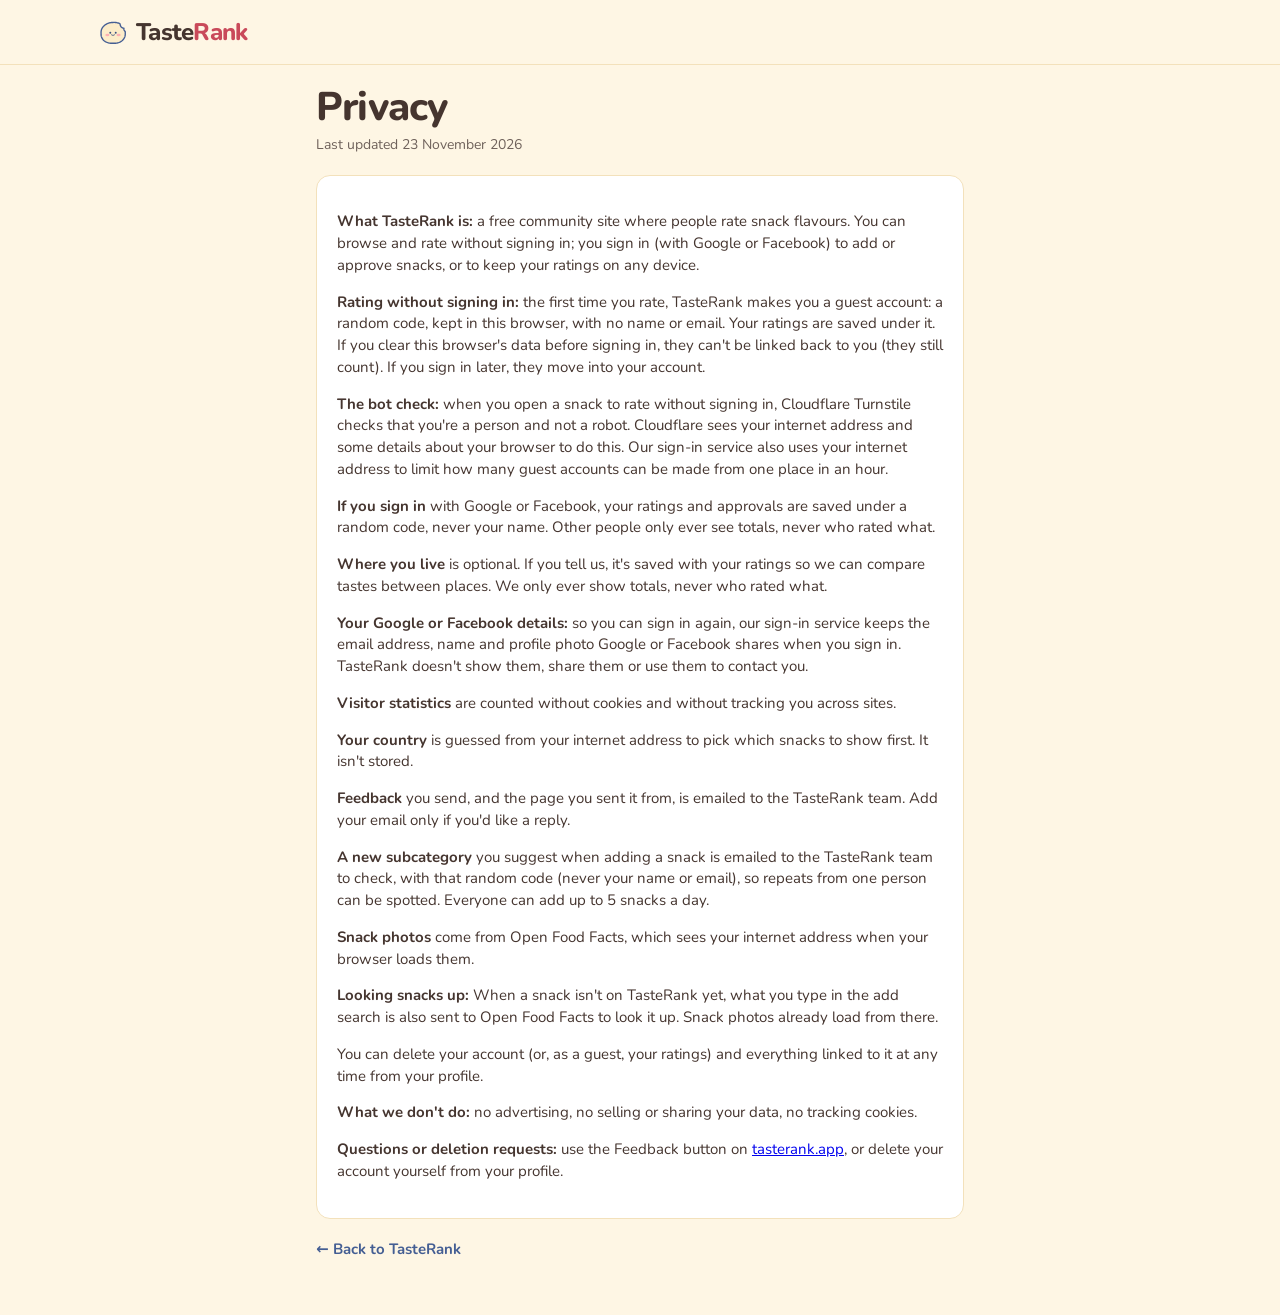
==== commit d9ff9533: "Faster first rating: the bot check starts when a snack is opened Cloudflare's check took a few secon" ====
--- a/privacy.html
+++ b/privacy.html
@@ -31,7 +31,7 @@
     <div class="prose">
       <p><b>What TasteRank is:</b> a free community site where people rate snack flavours. You can browse and rate without signing in; you sign in (with Google or Facebook) to add or approve snacks, or to keep your ratings on any device.</p>
       <p><b>Rating without signing in:</b> the first time you rate, TasteRank makes you a guest account: a random code, kept in this browser, with no name or email. Your ratings are saved under it. If you clear this browser's data before signing in, they can't be linked back to you (they still count). If you sign in later, they move into your account.</p>
-      <p><b>The bot check:</b> before making a guest account, Cloudflare Turnstile checks that you're a person and not a robot. Cloudflare sees your internet address and some details about your browser to do this. Our sign-in service also uses your internet address to limit how many guest accounts can be made from one place in an hour.</p>
+      <p><b>The bot check:</b> when you open a snack to rate without signing in, Cloudflare Turnstile checks that you're a person and not a robot. Cloudflare sees your internet address and some details about your browser to do this. Our sign-in service also uses your internet address to limit how many guest accounts can be made from one place in an hour.</p>
       <p><b>If you sign in</b> with Google or Facebook, your ratings and approvals are saved under a random code, never your name. Other people only ever see totals, never who rated what.</p>
       <p><b>Where you live</b> is optional. If you tell us, it's saved with your ratings so we can compare tastes between places. We only ever show totals, never who rated what.</p>
       <p><b>Your Google or Facebook details:</b> so you can sign in again, our sign-in service keeps the email address, name and profile photo Google or Facebook shares when you sign in. TasteRank doesn't show them, share them or use them to contact you.</p>
--- a/app.css
+++ b/app.css
@@ -758,10 +758,14 @@
 .own-srcbox legend+*{clear:both}
 @media (min-width:520px){.own-frow #own-fphoto{flex:0 1 calc(50% - 4px)}} /* half width, like the two above, once its longest label fits */
 
-/* Guest tasters (migration 020): the note on a guest's profile, and Cloudflare's bot check in the rating sheet (empty unless it wants a tap) */
+/* Guest tasters (migration 020): the note on a guest's profile, and Cloudflare's bot check in the rating sheet (empty unless it wants a tap;
+   then the line above it says so: design/mockups/bot-check-note.html) */
 .guest-note{background:var(--hint);border-radius:16px;padding:14px;margin-top:16px}
 .guest-note p{margin:0 0 10px;font-size:14.5px;color:var(--muted);line-height:1.45}
 .guest-note b{color:var(--ink)}
 .guest-note .btn{min-height:40px;padding:7px 16px;font-size:14.5px}
 .bot-check{display:flex;justify-content:center}
-.bot-check:not(:empty){margin-top:14px}
+.bot-check.asking{margin-top:12px} /* a class, not :empty: the box holds Cloudflare's hidden frame while it checks quietly */
+.bot-check.asking+.skip-link{margin-top:6px}
+.help.check{font-size:14px;line-height:1.4;text-wrap:balance}
+.help.check b{color:var(--ink);font-weight:800}
